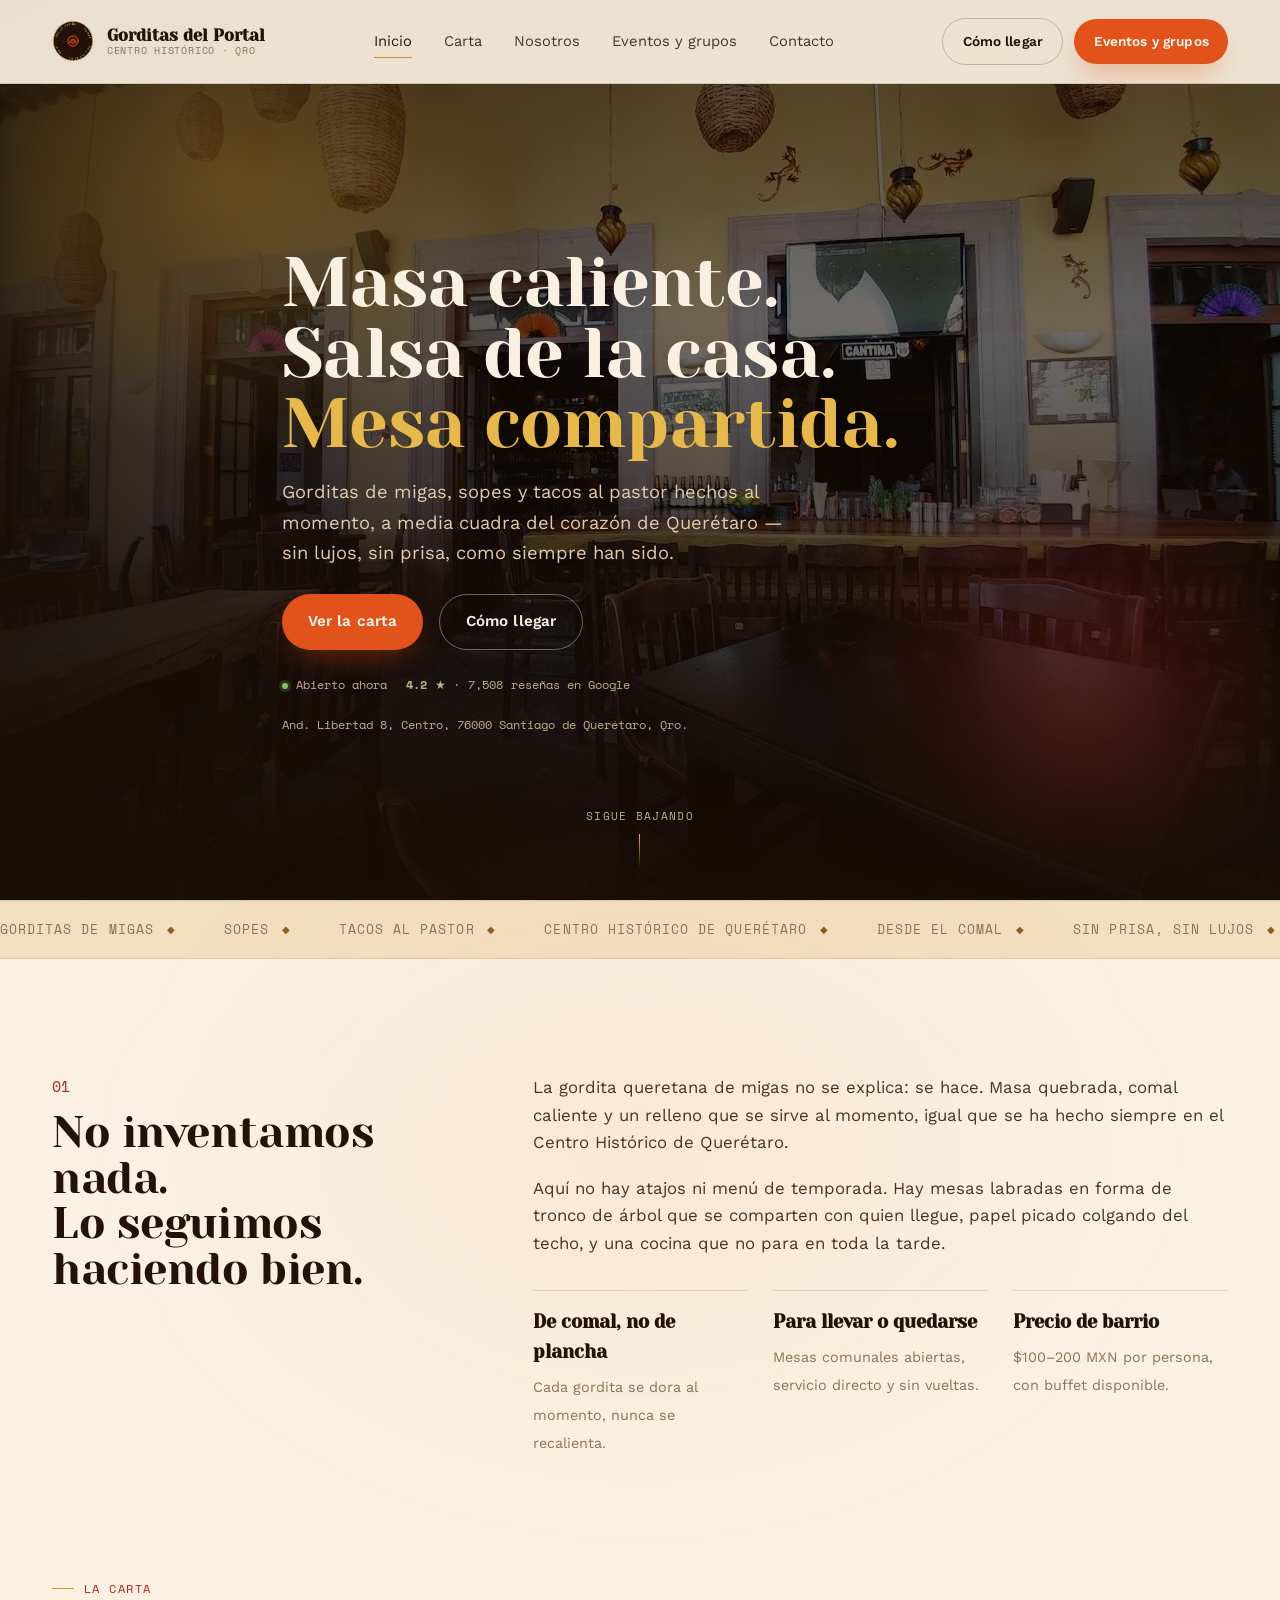
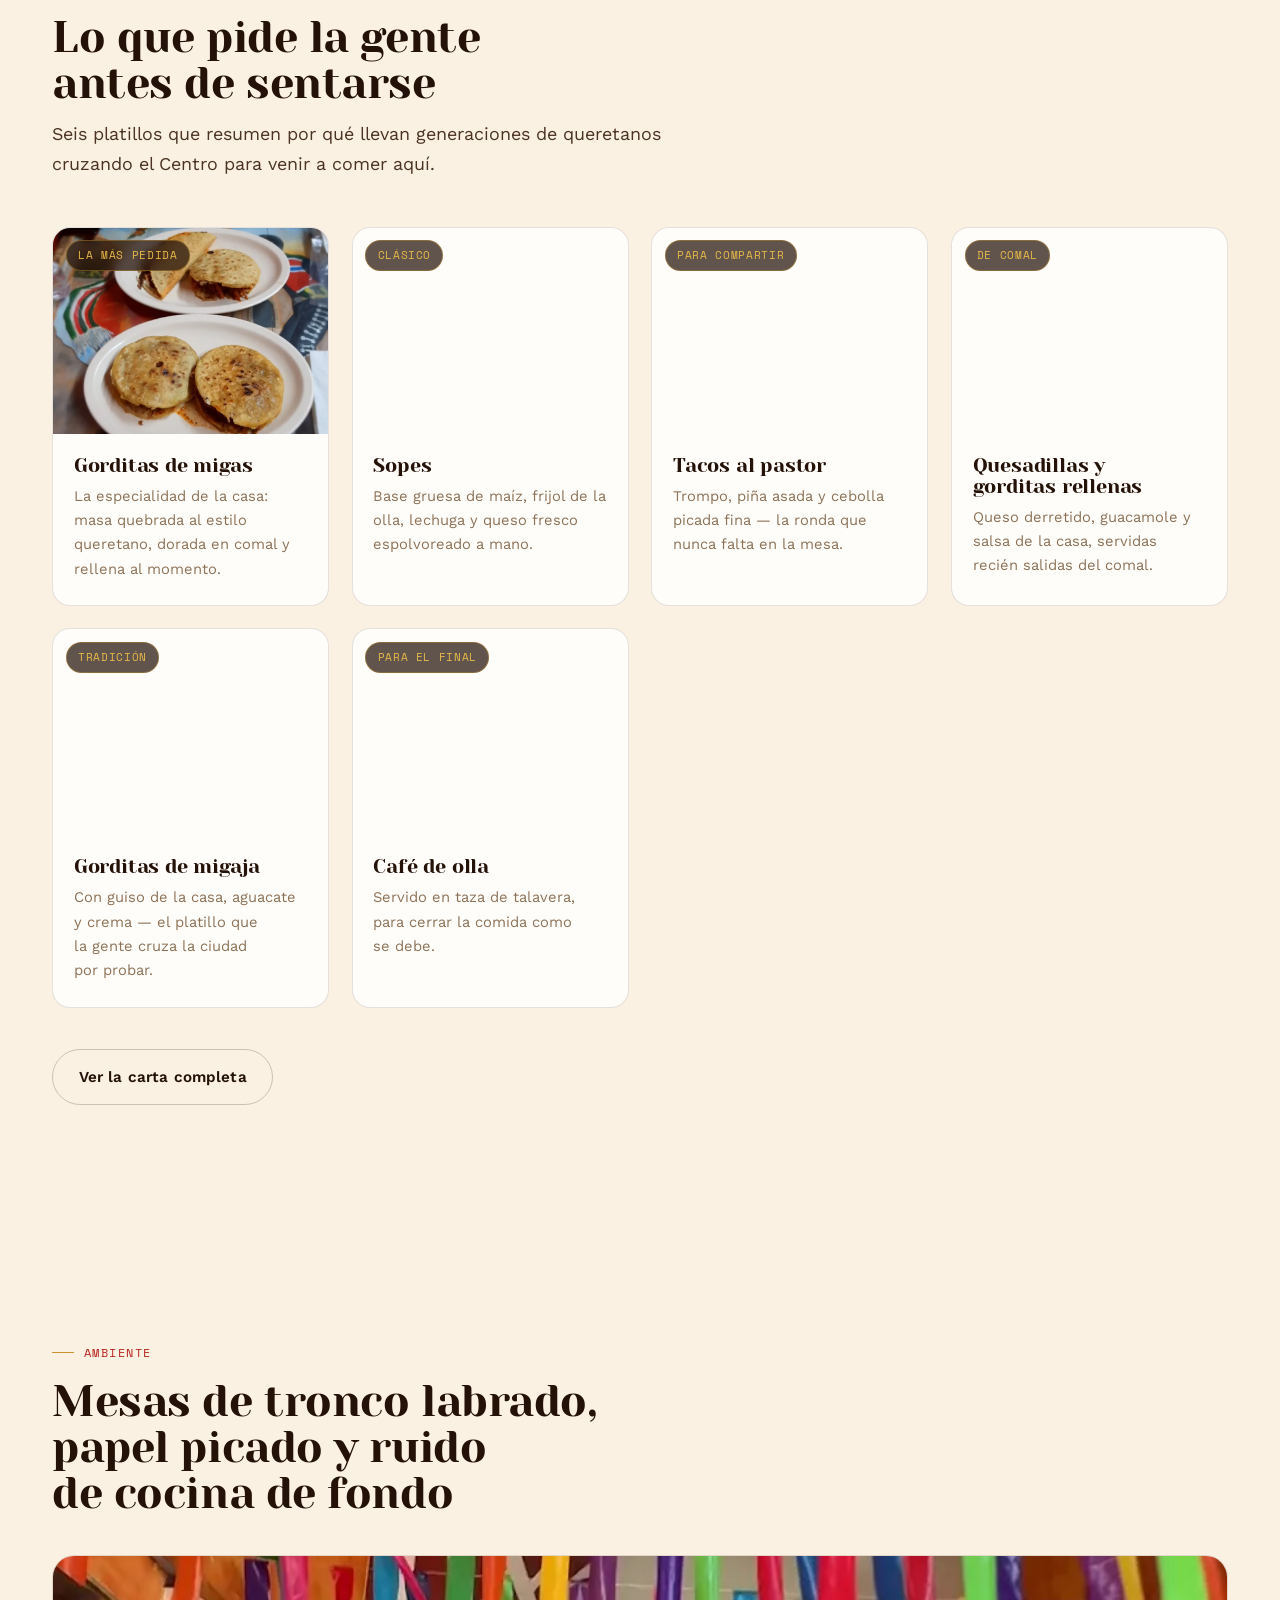
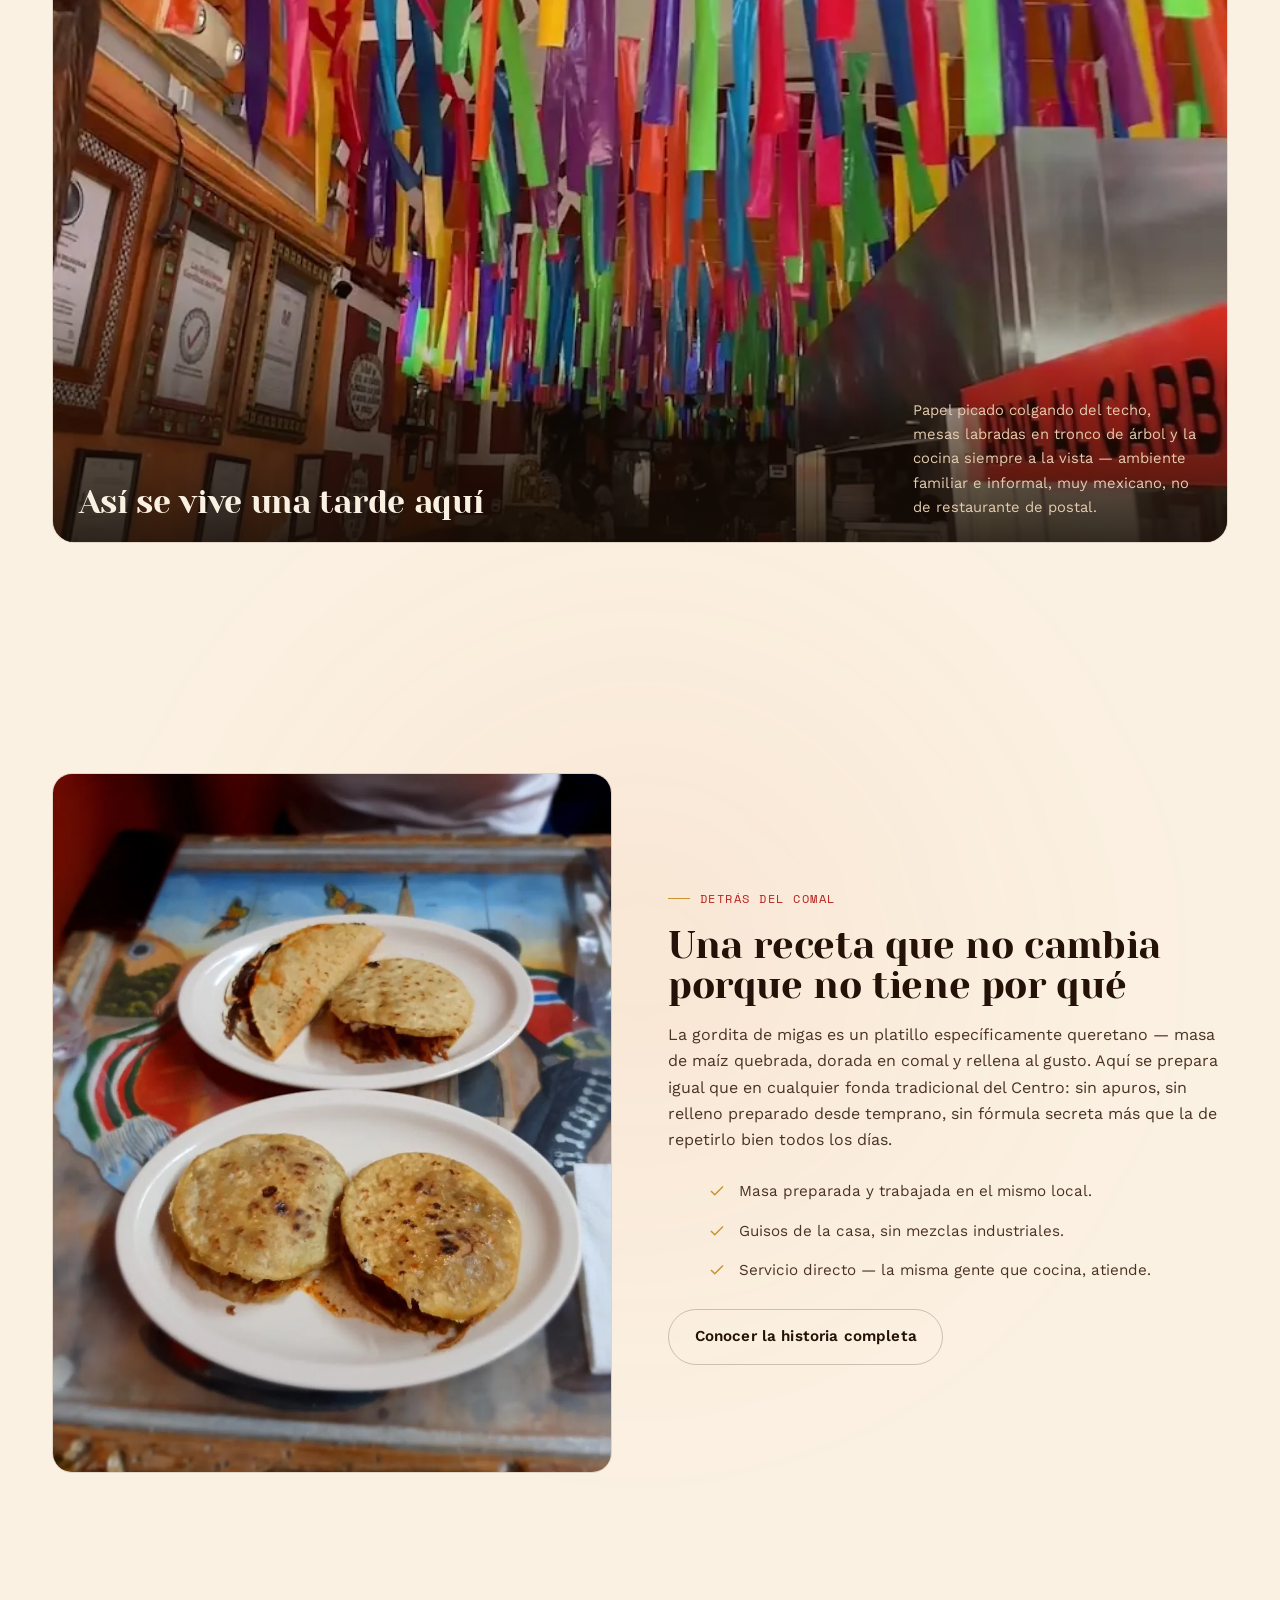
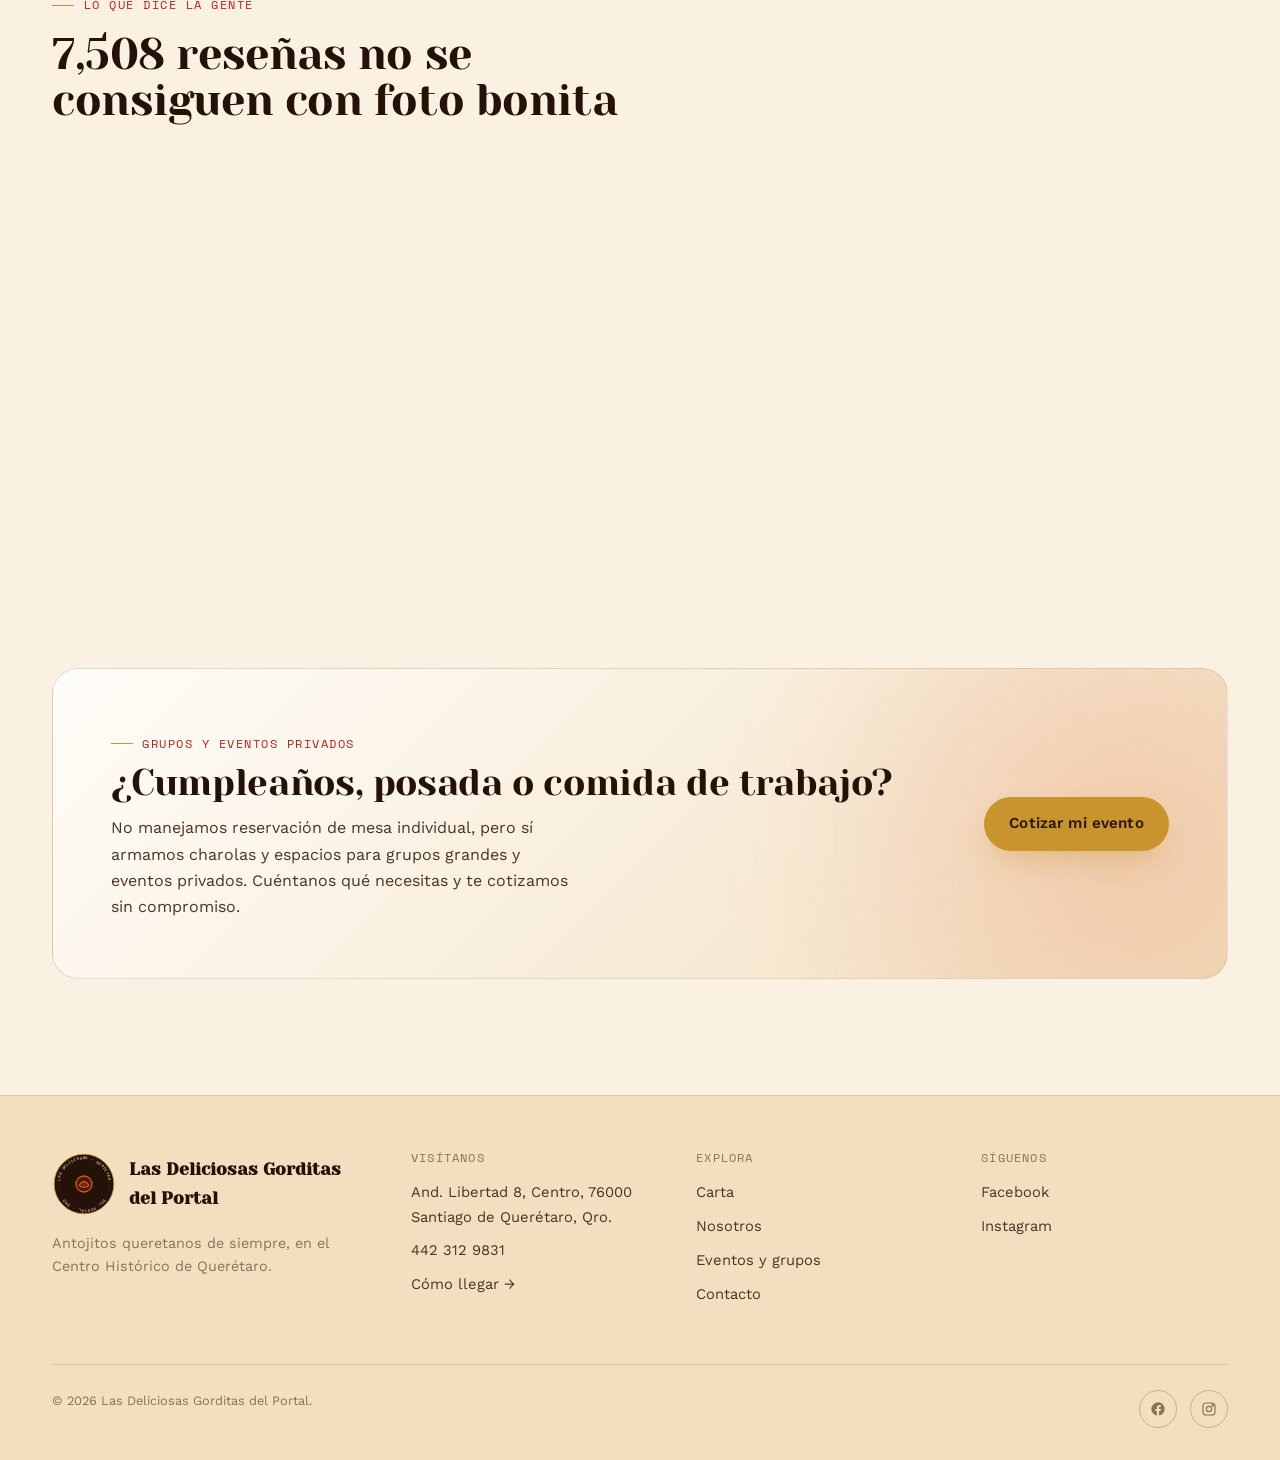
==== index.html @ eb7567c2 "Add files via upload" ====
<!DOCTYPE html>
<html lang="es-MX">
<head>
<meta charset="UTF-8">
<meta name="viewport" content="width=device-width, initial-scale=1">
<title>Las Deliciosas Gorditas del Portal — Antojitos queretanos en el Centro Histórico</title>
<meta name="description" content="Gorditas de migas, sopes, huaraches y tacos al pastor en el Centro Histórico de Querétaro. Más de 7,500 reseñas en Google con 4.2 estrellas. And. Libertad 8, Centro.">
<link rel="canonical" href="https://gorditasdelportal.mx/">

<meta property="og:type" content="restaurant.restaurant">
<meta property="og:title" content="Las Deliciosas Gorditas del Portal — Querétaro">
<meta property="og:description" content="Antojitos queretanos de siempre: gorditas de migas, sopes y tacos al pastor en pleno Centro Histórico de Querétaro.">
<meta property="og:image" content="assets/img/hero-interior.webp">
<meta property="og:locale" content="es_MX">
<meta name="twitter:card" content="summary_large_image">
<meta name="twitter:title" content="Las Deliciosas Gorditas del Portal — Querétaro">
<meta name="twitter:image" content="assets/img/hero-interior.webp">

<link rel="icon" href="favicon.svg" type="image/svg+xml">
<link rel="preload" as="image" href="assets/img/hero-interior.webp" fetchpriority="high">

<link rel="preconnect" href="https://fonts.googleapis.com">
<link rel="preconnect" href="https://fonts.gstatic.com" crossorigin>
<link rel="stylesheet" href="https://fonts.googleapis.com/css2?family=Yeseva+One&family=Work+Sans:wght@400;500;600;700&family=Space+Mono:wght@400;700&display=swap">

<link rel="stylesheet" href="styles.css?v=20260925c">

<script type="application/ld+json">
{
  "@context": "https://schema.org",
  "@type": "Restaurant",
  "name": "Las Deliciosas Gorditas del Portal",
  "servesCuisine": "Mexicana",
  "priceRange": "$100-200 MXN",
  "telephone": "+52 442 312 9831",
  "address": {
    "@type": "PostalAddress",
    "streetAddress": "And. Libertad 8, Centro",
    "addressLocality": "Santiago de Querétaro",
    "addressRegion": "Querétaro",
    "postalCode": "76000",
    "addressCountry": "MX"
  },
  "aggregateRating": {
    "@type": "AggregateRating",
    "ratingValue": "4.2",
    "reviewCount": "7508"
  },
  "sameAs": [
    "https://www.facebook.com/gorditasdelportal",
    "https://www.instagram.com/lasgorditasdelportal/"
  ]
}
</script>
</head>
<body>
<a href="#main" class="skip-link">Saltar al contenido</a>
<div class="grain" aria-hidden="true"></div>

<header class="nav">
  <div class="container nav-inner">
    <a href="index.html" class="nav-brand">
      <span class="sello" data-sello="load" aria-hidden="true"></span>
      <span class="nav-wordmark">
        <strong>Gorditas del Portal</strong>
        <span>Centro Histórico · Qro</span>
      </span>
    </a>
    <nav class="nav-links" aria-label="Navegación principal">
      <a href="index.html" class="is-active">Inicio</a>
      <a href="menu.html">Carta</a>
      <a href="nosotros.html">Nosotros</a>
      <a href="eventos.html">Eventos y grupos</a>
      <a href="contacto.html">Contacto</a>
    </nav>
    <div class="nav-actions">
      <a href="contacto.html" class="btn btn-ghost">Cómo llegar</a>
      <a href="eventos.html" class="btn btn-primary">Eventos y grupos</a>
      <button class="nav-burger" aria-label="Abrir menú" aria-expanded="false">
        <span></span>
      </button>
    </div>
  </div>
  <div class="mobile-menu" id="mobile-menu">
    <a href="index.html">Inicio</a>
    <a href="menu.html">Carta</a>
    <a href="nosotros.html">Nosotros</a>
    <a href="eventos.html">Eventos y grupos</a>
    <a href="contacto.html">Contacto</a>
    <a href="eventos.html" class="btn btn-primary">Eventos y grupos</a>
  </div>
</header>

<main id="main">

  <section class="hero">
    <div class="hero-bg">
      <img src="assets/img/hero-interior.webp" alt="Interior de Las Deliciosas Gorditas del Portal, con mesas de madera y lámparas de mimbre colgantes" fetchpriority="high" loading="eager">
    </div>
    <div class="hero-mesh" aria-hidden="true"></div>
    <div class="container hero-inner">
      <h1 class="hero-title">Masa caliente.<br>Salsa de la casa.<br><em>Mesa compartida.</em></h1>
      <p class="hero-sub">Gorditas de migas, sopes y tacos al pastor hechos al momento, a media cuadra del corazón de Querétaro — sin lujos, sin prisa, como siempre han sido.</p>
      <div class="hero-actions">
        <a href="menu.html" class="btn btn-primary">Ver la carta</a>
        <a href="contacto.html" class="btn btn-ghost">Cómo llegar</a>
      </div>
      <div class="hero-meta">
        <span><span class="dot"></span> Abierto ahora</span>
        <span><strong data-brand-rating>4.2</strong> ★ · <span data-brand-reviews>7,508</span> reseñas en Google</span>
        <span data-brand-address>And. Libertad 8, Centro</span>
      </div>
    </div>
    <div class="hero-scroll" aria-hidden="true">
      <span>Sigue bajando</span>
      <span class="hero-scroll-line"></span>
    </div>
  </section>

  <div class="marquee-wrap" aria-hidden="true">
    <div class="marquee-track" data-marquee-track></div>
  </div>

  <section class="section" id="concepto">
    <div class="section-halo"></div>
    <div class="container">
      <div class="manifest-grid">
        <div>
          <span class="manifest-num">01</span>
          <h2>No inventamos nada.<br>Lo seguimos haciendo bien.</h2>
        </div>
        <div class="manifest-copy reveal">
          <p>La gordita queretana de migas no se explica: se hace. Masa quebrada, comal caliente y un relleno que se sirve al momento, igual que se ha hecho siempre en el Centro Histórico de Querétaro.</p>
          <p>Aquí no hay atajos ni menú de temporada. Hay mesas labradas en forma de tronco de árbol que se comparten con quien llegue, papel picado colgando del techo, y una cocina que no para en toda la tarde.</p>
          <div class="manifest-pillars">
            <div class="pillar reveal"><strong>De comal, no de plancha</strong><span>Cada gordita se dora al momento, nunca se recalienta.</span></div>
            <div class="pillar reveal"><strong>Para llevar o quedarse</strong><span>Mesas comunales abiertas, servicio directo y sin vueltas.</span></div>
            <div class="pillar reveal"><strong>Precio de barrio</strong><span>$100–200 MXN por persona, con buffet disponible.</span></div>
          </div>
        </div>
      </div>
    </div>
  </section>

  <section class="section" id="carta-destacada" style="padding-top:0;">
    <div class="container">
      <span class="eyebrow">La carta</span>
      <h2 style="max-width:20ch;font-size:clamp(1.9rem,3.4vw,2.8rem);">Lo que pide la gente antes de sentarse</h2>
      <p class="lede" style="margin-top:.8rem;">Seis platillos que resumen por qué llevan generaciones de queretanos cruzando el Centro para venir a comer aquí.</p>
      <div class="dish-grid" data-dishes></div>
      <div style="margin-top:2.6rem;">
        <a href="menu.html" class="btn btn-ghost">Ver la carta completa</a>
      </div>
    </div>
  </section>

  <section class="section" id="ambiente">
    <div class="container">
      <span class="eyebrow">Ambiente</span>
      <h2 style="font-size:clamp(1.9rem,3.4vw,2.8rem);max-width:22ch;">Mesas de tronco labrado, papel picado y ruido de cocina de fondo</h2>
      <div class="wide-figure reveal" style="margin-top:2.4rem;">
        <img src="assets/img/interior-papel-picado.webp" alt="Interior festivo de Las Deliciosas Gorditas del Portal con papel picado colgante" loading="lazy">
        <div class="wide-figure-caption">
          <h3>Así se vive una tarde aquí</h3>
          <p>Papel picado colgando del techo, mesas labradas en tronco de árbol y la cocina siempre a la vista — ambiente familiar e informal, muy mexicano, no de restaurante de postal.</p>
        </div>
      </div>
    </div>
  </section>

  <section class="section" id="tradicion">
    <div class="section-halo"></div>
    <div class="container">
      <div class="authority">
        <div class="authority-figure reveal">
          <img src="assets/img/gorditas-migas-signature.webp" alt="Gorditas de migas recién servidas sobre mantel bordado" loading="lazy">
        </div>
        <div class="authority-copy reveal">
          <span class="eyebrow">Detrás del comal</span>
          <h2>Una receta que no cambia porque no tiene por qué</h2>
          <p>La gordita de migas es un platillo específicamente queretano — masa de maíz quebrada, dorada en comal y rellena al gusto. Aquí se prepara igual que en cualquier fonda tradicional del Centro: sin apuros, sin relleno preparado desde temprano, sin fórmula secreta más que la de repetirlo bien todos los días.</p>
          <ul class="authority-list">
            <li><svg width="18" height="18" viewBox="0 0 24 24" fill="none" stroke="currentColor" stroke-width="2"><path d="M20 6L9 17l-5-5"/></svg> Masa preparada y trabajada en el mismo local.</li>
            <li><svg width="18" height="18" viewBox="0 0 24 24" fill="none" stroke="currentColor" stroke-width="2"><path d="M20 6L9 17l-5-5"/></svg> Guisos de la casa, sin mezclas industriales.</li>
            <li><svg width="18" height="18" viewBox="0 0 24 24" fill="none" stroke="currentColor" stroke-width="2"><path d="M20 6L9 17l-5-5"/></svg> Servicio directo — la misma gente que cocina, atiende.</li>
          </ul>
          <div style="margin-top:1.6rem;">
            <a href="nosotros.html" class="btn btn-ghost">Conocer la historia completa</a>
          </div>
        </div>
      </div>
    </div>
  </section>

  <section class="section" id="testimonios" style="padding-top:0;">
    <div class="container">
      <span class="eyebrow">Lo que dice la gente</span>
      <h2 style="font-size:clamp(1.9rem,3.4vw,2.8rem);max-width:22ch;">7,508 reseñas no se consiguen con foto bonita</h2>
      <div class="testi-grid" data-testimonials></div>
    </div>
  </section>

  <section class="section" id="eventos-teaser">
    <div class="container">
      <div class="cta-band reveal">
        <div>
          <span class="eyebrow" style="margin-bottom:.6rem;">Grupos y eventos privados</span>
          <h2>¿Cumpleaños, posada o comida de trabajo?</h2>
          <p>No manejamos reservación de mesa individual, pero sí armamos charolas y espacios para grupos grandes y eventos privados. Cuéntanos qué necesitas y te cotizamos sin compromiso.</p>
        </div>
        <a href="eventos.html" class="btn btn-gold">Cotizar mi evento</a>
      </div>
    </div>
  </section>

</main>

<footer class="site-footer">
  <div class="container">
    <div class="footer-grid">
      <div>
        <div class="footer-brand">
          <span class="sello" data-sello="view" aria-hidden="true"></span>
          <strong>Las Deliciosas Gorditas del Portal</strong>
        </div>
        <p style="color:var(--cream-3);font-size:.9rem;max-width:32ch;">Antojitos queretanos de siempre, en el Centro Histórico de Querétaro.</p>
      </div>
      <div class="footer-col">
        <h4>Visítanos</h4>
        <p data-brand-address>And. Libertad 8, Centro, 76000 Santiago de Querétaro, Qro.</p>
        <a data-brand-phone-href href="tel:+524423129831"><span data-brand-phone>442 312 9831</span></a>
        <a data-brand-maps href="#" target="_blank" rel="noopener">Cómo llegar →</a>
      </div>
      <div class="footer-col">
        <h4>Explora</h4>
        <a href="menu.html">Carta</a>
        <a href="nosotros.html">Nosotros</a>
        <a href="eventos.html">Eventos y grupos</a>
        <a href="contacto.html">Contacto</a>
      </div>
      <div class="footer-col">
        <h4>Síguenos</h4>
        <a data-brand-facebook href="#" target="_blank" rel="noopener">Facebook</a>
        <a data-brand-instagram href="#" target="_blank" rel="noopener">Instagram</a>
      </div>
    </div>
    <div class="footer-bottom">
      <span>© <span id="year"></span> Las Deliciosas Gorditas del Portal.</span>
      <div class="footer-social">
        <a data-brand-facebook href="#" target="_blank" rel="noopener" aria-label="Facebook">
          <svg width="16" height="16" viewBox="0 0 24 24" fill="currentColor"><path d="M22 12a10 10 0 1 0-11.6 9.9v-7H7.9V12h2.5V9.8c0-2.5 1.5-3.9 3.8-3.9 1.1 0 2.2.2 2.2.2v2.4h-1.2c-1.2 0-1.6.8-1.6 1.6V12h2.8l-.4 2.9h-2.4v7A10 10 0 0 0 22 12"/></svg>
        </a>
        <a data-brand-instagram href="#" target="_blank" rel="noopener" aria-label="Instagram">
          <svg width="16" height="16" viewBox="0 0 24 24" fill="none" stroke="currentColor" stroke-width="1.8"><rect x="3" y="3" width="18" height="18" rx="5"/><circle cx="12" cy="12" r="4"/><circle cx="17.5" cy="6.5" r="1"/></svg>
        </a>
      </div>
    </div>
  </div>
</footer>

<script defer src="lib/manifest.js"></script>
<script defer src="main.js?v=20260925c"></script>
<script>document.getElementById("year").textContent = new Date().getFullYear();</script>
</body>
</html>
---- styles.css ----
/* =============================================================
   LAS DELICIOSAS GORDITAS DEL PORTAL — sistema de diseño
   Archetype: Editorial Dark Warm (cantina de centro histórico)
   ============================================================= */

/* =============================================================
   1. Tokens
   ============================================================= */
:root {
  --bg:        #fbf1e2;   /* crema cálido — nunca blanco puro */
  --bg-2:      #f2dfc0;   /* arena — footer, inputs, secciones alternas */
  --bg-3:      #fffdf9;   /* cards — papel */
  --bg-4:      #f7e6c8;
  --cream:     #241209;   /* texto principal — tinta cálida, nunca #000 */
  --cream-2:   #4a3323;
  --cream-3:   #8c7157;   /* metadata */
  --on-accent: #fbf6ec;   /* texto sobre botones de color saturado */
  --accent:    #e2531b;   /* naranja — color de marca dominante, real de sus redes */
  --accent-2:  #b7241f;   /* rojo — segundo color de marca, etiquetas y precios */
  --gold:      #c9932e;   /* dorado del sello — uso decorativo, no texto pequeño */
  --gold-2:    #8a5f1d;   /* dorado oscuro — legible como texto/kicker */
  --line:      rgba(36, 18, 9, 0.12);
  --line-2:    rgba(36, 18, 9, 0.22);
  --shadow:    0 30px 60px -20px rgba(36,18,9,0.22);

  --serif:     "Yeseva One", "Playfair Display", serif;
  --sans:      "Work Sans", -apple-system, BlinkMacSystemFont, sans-serif;
  --mono:      "Space Mono", ui-monospace, monospace;

  --ease-out:    cubic-bezier(0.16, 1, 0.3, 1);
  --ease-in:     cubic-bezier(0.7, 0, 0.84, 0);
  --ease-soft:   cubic-bezier(0.25, 0.46, 0.45, 0.94);
  --ease-bounce: cubic-bezier(0.34, 1.56, 0.64, 1);

  --nav-h: 84px;
  color-scheme: dark;
}

/* =============================================================
   2. Reset & base
   ============================================================= */
*, *::before, *::after { box-sizing: border-box; margin: 0; }
html {
  -webkit-text-size-adjust: 100%;
  tab-size: 2;
  overflow-x: clip;
  scroll-behavior: smooth;
  scroll-padding-top: var(--nav-h);
}
body {
  font-family: var(--sans);
  font-size: 16px;
  line-height: 1.65;
  background: var(--bg);
  color: var(--cream);
  -webkit-font-smoothing: antialiased;
  text-rendering: optimizeLegibility;
  overflow-x: clip;
  overscroll-behavior-y: none;
}
img, svg, video { display: block; max-width: 100%; }
img { height: auto; }
button { font: inherit; color: inherit; cursor: pointer; border: 0; background: none; }
a { color: inherit; text-decoration: none; }
p { text-wrap: pretty; }
ul { list-style: none; }
h1, h2, h3, h4 { text-wrap: balance; line-height: 1.05; letter-spacing: -0.01em; font-family: var(--serif); font-weight: 400; }
::selection { background: var(--accent); color: var(--cream); }

:focus-visible {
  outline: 2px solid var(--accent);
  outline-offset: 3px;
  border-radius: 4px;
}

.skip-link {
  position: fixed; top: -100px; left: 1rem;
  padding: .7rem 1.2rem; background: var(--cream); color: var(--bg);
  z-index: 9999; border-radius: 8px; font-weight: 600; font-size: .9rem;
  transition: top .3s var(--ease-out);
}
.skip-link:focus { top: 1rem; }

/* =============================================================
   3. Utilidades
   ============================================================= */
.container {
  width: 100%;
  max-width: 1240px;
  margin-inline: auto;
  padding-inline: 1.25rem;
}
@media (min-width: 720px) { .container { padding-inline: 2rem; } }

.sr-only {
  position: absolute; width: 1px; height: 1px; padding: 0; margin: -1px;
  overflow: hidden; clip: rect(0,0,0,0); white-space: nowrap; border: 0;
}

.section { position: relative; padding-block: clamp(4rem, 9vw, 7.5rem); }
.section-halo {
  position: absolute; inset: -40% -10% -40% -10%;
  background: radial-gradient(45% 40% at 50% 40%, rgba(226,83,27,.07), transparent 72%);
  filter: blur(90px);
  pointer-events: none;
  z-index: 0;
}
.section > .container { position: relative; z-index: 1; }

.eyebrow {
  display: inline-flex; align-items: center; gap: .6rem;
  font-family: var(--mono); font-size: .78rem; letter-spacing: .12em; text-transform: uppercase;
  color: var(--accent-2); margin-bottom: 1rem;
}
.eyebrow::before {
  content: ""; width: 22px; height: 1px; background: var(--gold);
}

.lede {
  color: var(--cream-2);
  font-size: clamp(1.02rem, 1.4vw, 1.15rem);
  max-width: 58ch;
}

.grain {
  position: fixed; inset: 0; z-index: 3; opacity: 0.035; mix-blend-mode: multiply; pointer-events: none;
  background-image: url('data:image/svg+xml;utf8,<svg xmlns="http://www.w3.org/2000/svg" width="120" height="120"><filter id="n"><feTurbulence type="fractalNoise" baseFrequency="0.9" numOctaves="2" stitchTiles="stitch"/></filter><rect width="100%25" height="100%25" filter="url(%23n)"/></svg>');
}

/* =============================================================
   4. Botones y chips
   ============================================================= */
.btn {
  display: inline-flex; align-items: center; justify-content: center; gap: .55rem;
  padding: .9rem 1.6rem; border-radius: 999px;
  font-weight: 600; font-size: .95rem; letter-spacing: .01em;
  transition: transform .45s var(--ease-out), box-shadow .45s var(--ease-out), background .3s var(--ease-out), color .3s var(--ease-out);
  white-space: nowrap;
}
.btn-primary {
  background: var(--accent); color: var(--on-accent);
  box-shadow: 0 14px 30px -10px rgba(226,83,27,.45);
}
.btn-primary:hover { transform: translateY(-2px); box-shadow: 0 20px 38px -10px rgba(226,83,27,.55); }
.btn-ghost {
  border: 1px solid var(--line-2); color: var(--cream);
}
.btn-ghost:hover { background: rgba(36,18,9,.05); transform: translateY(-2px); }
.btn-gold {
  background: var(--gold); color: #2a1a06;
  box-shadow: 0 14px 30px -10px rgba(201,147,46,.45);
}
.btn-gold:hover { transform: translateY(-2px); box-shadow: 0 20px 38px -10px rgba(201,147,46,.55); }
.btn[disabled] { opacity: .55; pointer-events: none; }

.chip {
  display: inline-flex; align-items: center; gap: .5rem;
  padding: .55rem 1rem; border-radius: 999px;
  background: rgba(251,241,226,.1); border: 1px solid rgba(251,241,226,.28);
  font-size: .85rem; color: #f3e4cc;
}
.chip strong { color: #e8b94a; font-family: var(--mono); }

/* =============================================================
   5. Sello — marca gráfica original (medallón circular)
   ============================================================= */
.sello {
  --sello-size: 64px;
  width: var(--sello-size); height: var(--sello-size);
  border-radius: 50%;
  display: grid; place-items: center;
  position: relative;
  flex-shrink: 0;
}
.sello svg { width: 100%; height: 100%; }
.sello-stamp {
  position: relative;
  transform-origin: 50% 50%;
}
.sello-stamp.is-stamping {
  animation: stampHit .5s var(--ease-bounce) both;
}
@keyframes stampHit {
  0%   { transform: scale(2.2) rotate(-14deg); opacity: 0; }
  55%  { transform: scale(0.96) rotate(3deg); opacity: 1; }
  100% { transform: scale(1) rotate(0deg); opacity: 1; }
}

/* =============================================================
   6. Navegación
   ============================================================= */
.nav {
  position: fixed; top: 0; left: 0; right: 0; z-index: 100;
  height: var(--nav-h);
  display: flex; align-items: center;
  background: rgba(251,241,226,.92);
  backdrop-filter: blur(14px) saturate(140%);
  -webkit-backdrop-filter: blur(14px) saturate(140%);
  border-bottom: 1px solid var(--line);
  box-shadow: 0 1px 0 var(--line);
  transition: box-shadow .4s var(--ease-out);
}
.nav.is-scrolled { box-shadow: 0 12px 30px -18px rgba(36,18,9,.35); }
.nav-inner { display: flex; align-items: center; justify-content: space-between; gap: 1.5rem; width: 100%; }
.nav-brand { display: flex; align-items: center; gap: .8rem; }
.nav-brand .sello { --sello-size: 42px; }
.nav-wordmark { display: flex; flex-direction: column; line-height: 1.1; min-width: 0; }
.nav-wordmark strong { font-family: var(--serif); font-size: .92rem; color: var(--cream); white-space: nowrap; overflow: hidden; text-overflow: ellipsis; }
.nav-wordmark span { font-family: var(--mono); font-size: .6rem; letter-spacing: .08em; text-transform: uppercase; color: var(--cream-3); white-space: nowrap; }
@media (max-width: 539px) { .nav-wordmark span { display: none; } }
@media (min-width: 540px) { .nav-wordmark strong { font-size: 1.02rem; } }

.nav-links { display: none; align-items: center; gap: 2rem; }
.nav-links a {
  font-size: .92rem; color: var(--cream-2); position: relative; padding-block: .3rem;
}
.nav-links a::after {
  content: ""; position: absolute; left: 0; right: 100%; bottom: 0; height: 1px; background: var(--gold);
  transition: right .35s var(--ease-out);
}
.nav-links a:hover::after, .nav-links a.is-active::after { right: 0; }
.nav-links a.is-active { color: var(--cream); }
@media (min-width: 960px) { .nav-links { display: flex; } }

.nav-actions { display: flex; align-items: center; gap: .7rem; flex-shrink: 0; }
.nav-actions .btn { padding: .7rem 1.2rem; font-size: .85rem; white-space: nowrap; }
.nav-actions .btn-ghost { display: none; }
.nav-actions .btn-primary { display: none; }
@media (min-width: 480px) { .nav-actions .btn-primary { display: inline-flex; } }
@media (min-width: 640px) { .nav-actions .btn-ghost { display: inline-flex; } }

.nav-burger {
  display: grid; place-items: center; width: 42px; height: 42px; border-radius: 50%;
  border: 1px solid var(--line-2);
}
@media (min-width: 960px) { .nav-burger { display: none; } }
.nav-burger span { display: block; width: 16px; height: 1px; background: var(--cream); position: relative; }
.nav-burger span::before, .nav-burger span::after {
  content: ""; position: absolute; left: 0; width: 16px; height: 1px; background: var(--cream); transition: transform .3s var(--ease-out);
}
.nav-burger span::before { top: -5px; }
.nav-burger span::after { top: 5px; }

.mobile-menu {
  position: fixed; inset: var(--nav-h) 0 0 0; z-index: 90;
  background: var(--bg); padding: 2rem 1.25rem;
  display: flex; flex-direction: column; gap: 1.6rem;
  transform: translateY(-8px); opacity: 0; pointer-events: none;
  transition: opacity .3s var(--ease-out), transform .3s var(--ease-out);
}
.mobile-menu.is-open { opacity: 1; transform: translateY(0); pointer-events: auto; }
.mobile-menu a { font-family: var(--serif); font-size: 1.6rem; color: var(--cream); }
.mobile-menu .btn { align-self: flex-start; margin-top: 1rem; }
@media (min-width: 960px) { .mobile-menu { display: none; } }

/* =============================================================
   7. Hero
   ============================================================= */
.hero {
  position: relative;
  min-height: 100svh;
  display: flex; align-items: center;
  padding-top: var(--nav-h);
  overflow: clip;
  background: var(--bg);
}
.hero-bg {
  position: absolute; inset: 0; z-index: 0;
}
.hero-bg img {
  width: 100%; height: 100%; object-fit: cover;
  filter: saturate(1.05) contrast(1.05) brightness(.62);
}
.hero-bg::after {
  content: "";
  position: absolute; inset: 0;
  background:
    linear-gradient(180deg, rgba(24,14,7,.55) 0%, rgba(24,14,7,.35) 35%, rgba(24,14,7,.92) 100%),
    linear-gradient(90deg, rgba(24,14,7,.75) 0%, transparent 55%);
}
.hero-mesh {
  position: absolute; inset: 0; z-index: 1; pointer-events: none;
  background:
    radial-gradient(38% 45% at 18% 20%, rgba(201,147,46,.30), transparent 70%),
    radial-gradient(30% 35% at 85% 75%, rgba(183,36,31,.26), transparent 70%);
  filter: blur(10px);
  animation: meshBreathe 16s ease-in-out infinite;
}
@keyframes meshBreathe {
  0%, 100% { opacity: .8; transform: scale(1); }
  50%      { opacity: 1; transform: scale(1.06); }
}
.hero-inner { position: relative; z-index: 2; max-width: 780px; }
.hero-title {
  font-size: clamp(2.3rem, 5.4vw, 4.4rem);
  line-height: 1.02;
  color: #fbf1e2;
  text-wrap: balance;
  max-width: 16ch;
}
.hero-title em { font-style: normal; color: #e8b94a; }
.hero-sub {
  margin-top: 1.1rem;
  font-size: clamp(1rem, 1.5vw, 1.15rem);
  color: #e4cbae;
  max-width: 46ch;
}
.hero-actions { display: flex; flex-wrap: wrap; gap: 1rem; margin-top: 1.6rem; }
.hero-actions .btn-ghost { color: #fbf1e2; border-color: rgba(251,241,226,.4); }
.hero-actions .btn-ghost:hover { background: rgba(251,241,226,.1); }
.hero-meta {
  margin-top: 1.6rem; display: flex; flex-wrap: wrap; gap: 1.2rem;
  font-family: var(--mono); font-size: .78rem; color: #c7ad8d;
}
.hero-meta span { display: inline-flex; align-items: center; gap: .5rem; }
.hero-meta .dot { width: 6px; height: 6px; border-radius: 50%; background: #7fbf6a; box-shadow: 0 0 0 3px rgba(127,191,106,.2); }

.hero-scroll {
  display: none;
  position: absolute; bottom: 2rem; left: 50%; transform: translateX(-50%); z-index: 2;
  flex-direction: column; align-items: center; gap: .5rem;
  font-family: var(--mono); font-size: .68rem; letter-spacing: .12em; text-transform: uppercase; color: #c7ad8d;
}
@media (min-width: 720px) { .hero-scroll { display: flex; } }
.hero-scroll-line { width: 1px; height: 34px; background: linear-gradient(#e8b94a, transparent); animation: scrollLine 2.2s ease-in-out infinite; }
@keyframes scrollLine { 0%,100% { transform: scaleY(1); opacity: .6; } 50% { transform: scaleY(.5); opacity: 1; } }

/* =============================================================
   8. Marquee
   ============================================================= */
.marquee-wrap {
  border-block: 1px solid var(--line);
  background: var(--bg-2);
  overflow: hidden;
  padding-block: 1.1rem;
}
.marquee-track {
  display: flex; gap: 3rem; white-space: nowrap;
  width: max-content;
  animation: marquee 32s linear infinite;
}
.marquee-track span {
  font-family: var(--mono); font-size: .82rem; letter-spacing: .08em; text-transform: uppercase; color: var(--cream-3);
  display: inline-flex; align-items: center; gap: .8rem;
}
.marquee-track span::after { content: "◆"; color: var(--gold-2); font-size: .6rem; }
@keyframes marquee { from { transform: translateX(0); } to { transform: translateX(-50%); } }

/* =============================================================
   9. Manifiesto / concepto
   ============================================================= */
.manifest-grid {
  display: grid; gap: 2.5rem;
}
@media (min-width: 860px) {
  .manifest-grid { grid-template-columns: 0.6fr 1fr; gap: 4rem; align-items: start; }
}
.manifest-num {
  font-family: var(--mono); color: var(--accent-2); font-size: .95rem;
}
.manifest-grid h2 { font-size: clamp(1.9rem, 3.4vw, 2.8rem); margin-top: .6rem; }
.manifest-copy p + p { margin-top: 1.1rem; }
.manifest-copy { color: var(--cream-2); font-size: 1.05rem; }
.manifest-pillars { display: grid; gap: 1.6rem; margin-top: 2rem; grid-template-columns: repeat(auto-fit, minmax(160px,1fr)); }
.pillar { border-top: 1px solid var(--line); padding-top: 1rem; }
.pillar strong { display: block; font-family: var(--serif); font-size: 1.15rem; color: var(--cream); margin-bottom: .35rem; }
.pillar span { color: var(--cream-3); font-size: .9rem; }

/* =============================================================
   10. Showcase de platillos
   ============================================================= */
.dish-grid {
  display: grid; gap: 1.4rem;
  grid-template-columns: repeat(auto-fill, minmax(260px, 1fr));
  margin-top: 3rem;
}
.dish-card {
  position: relative;
  background: var(--bg-3);
  border: 1px solid var(--line);
  border-radius: 18px;
  overflow: hidden;
  transition: transform .5s var(--ease-out), border-color .4s var(--ease-out), box-shadow .5s var(--ease-out);
  --mx: 50%; --my: 50%;
}
.dish-card:hover {
  transform: translateY(-6px) rotateX(2deg);
  border-color: var(--line-2);
  box-shadow: var(--shadow), 0 0 50px -18px rgba(226,83,27,.28);
}
.dish-media { aspect-ratio: 4/3; overflow: hidden; position: relative; }
.dish-media img { width: 100%; height: 100%; object-fit: cover; transition: transform .7s var(--ease-out), filter .5s var(--ease-out); }
.dish-card:hover .dish-media img { transform: scale(1.08); filter: saturate(1.15) brightness(1.04); }
.dish-tag {
  position: absolute; top: .8rem; left: .8rem; z-index: 2;
  font-family: var(--mono); font-size: .68rem; letter-spacing: .06em; text-transform: uppercase;
  padding: .35rem .7rem; border-radius: 999px;
  background: rgba(36,18,9,.72); color: #e8b94a; border: 1px solid rgba(201,147,46,.4);
  backdrop-filter: blur(6px);
}
.dish-body { padding: 1.3rem 1.3rem 1.5rem; }
.dish-body h3 { font-size: 1.25rem; color: var(--cream); }
.dish-body p { margin-top: .5rem; color: var(--cream-3); font-size: .92rem; }

/* =============================================================
   11. Ambiente / franja de imagen ancha
   ============================================================= */
.wide-figure {
  position: relative; border-radius: 22px; overflow: hidden;
  aspect-ratio: 16/8;
  border: 1px solid var(--line);
}
.wide-figure img { width: 100%; height: 100%; object-fit: cover; }
.wide-figure::after {
  content: ""; position: absolute; inset: 0;
  background: linear-gradient(0deg, rgba(24,14,7,.85) 0%, transparent 45%);
}
.wide-figure-caption {
  position: absolute; left: 1.6rem; bottom: 1.4rem; right: 1.6rem; z-index: 1;
  display: flex; justify-content: space-between; align-items: flex-end; gap: 1rem; flex-wrap: wrap;
}
.wide-figure-caption h3 { color: #fbf1e2; font-size: clamp(1.4rem, 2.6vw, 2rem); max-width: 24ch; }
.wide-figure-caption p { color: #e4cbae; font-size: .92rem; max-width: 32ch; }

/* =============================================================
   12. Autoridad / tradición
   ============================================================= */
.authority {
  display: grid; gap: 2.5rem;
}
@media (min-width: 860px) {
  .authority { grid-template-columns: 1fr 1fr; align-items: center; gap: 3.5rem; }
}
.authority-figure { border-radius: 20px; overflow: hidden; border: 1px solid var(--line); aspect-ratio: 4/5; }
.authority-figure img { width: 100%; height: 100%; object-fit: cover; }
.authority-copy h2 { font-size: clamp(1.9rem, 3vw, 2.6rem); }
.authority-copy p { color: var(--cream-2); margin-top: 1rem; }
.authority-list { margin-top: 1.6rem; display: grid; gap: .9rem; }
.authority-list li { display: flex; gap: .8rem; align-items: flex-start; color: var(--cream-2); font-size: .95rem; }
.authority-list li svg { flex-shrink: 0; margin-top: .2rem; color: var(--gold); }

/* =============================================================
   13. Testimonios
   ============================================================= */
.testi-grid { display: grid; gap: 1.4rem; margin-top: 3rem; grid-template-columns: repeat(auto-fit, minmax(280px,1fr)); }
.testi-card {
  background: var(--bg-3); border: 1px solid var(--line); border-radius: 18px; padding: 1.8rem;
  display: flex; flex-direction: column; gap: 1.2rem;
}
.testi-stars { color: var(--gold); letter-spacing: .15em; font-size: .9rem; }
.testi-quote { color: var(--cream); font-size: 1.02rem; line-height: 1.55; }
.testi-foot { display: flex; align-items: center; gap: .7rem; margin-top: auto; }
.testi-avatar {
  width: 36px; height: 36px; border-radius: 50%; background: var(--bg-4);
  display: grid; place-items: center; font-family: var(--serif); color: var(--gold); font-size: .95rem;
  border: 1px solid var(--line-2);
}
.testi-foot strong { display: block; font-size: .88rem; color: var(--cream); }
.testi-foot span { display: block; font-size: .76rem; color: var(--cream-3); }

/* =============================================================
   14. CTA eventos (teaser)
   ============================================================= */
.cta-band {
  border-radius: 26px;
  background: linear-gradient(135deg, var(--bg-3), var(--bg-2));
  border: 1px solid var(--line);
  padding: clamp(2rem, 5vw, 3.6rem);
  display: grid; gap: 2rem;
  position: relative; overflow: hidden;
}
@media (min-width: 860px) { .cta-band { grid-template-columns: 1.2fr auto; align-items: center; } }
.cta-band::before {
  content: ""; position: absolute; inset: -60% -20% auto auto; width: 60%; aspect-ratio: 1;
  background: radial-gradient(circle, rgba(226,83,27,.18), transparent 70%);
  filter: blur(40px);
}
.cta-band h2 { font-size: clamp(1.7rem, 3vw, 2.3rem); position: relative; }
.cta-band p { color: var(--cream-2); margin-top: .8rem; max-width: 48ch; position: relative; }
.cta-band .btn { position: relative; }

/* =============================================================
   15. Footer
   ============================================================= */
.site-footer { border-top: 1px solid var(--line); background: var(--bg-2); padding-block: 3.5rem 2rem; }
.footer-grid { display: grid; gap: 2.4rem; }
@media (min-width: 780px) { .footer-grid { grid-template-columns: 1.3fr 1fr 1fr 1fr; } }
.footer-brand { display: flex; align-items: center; gap: .8rem; margin-bottom: 1rem; }
.footer-brand strong { font-family: var(--serif); font-size: 1.1rem; }
.footer-col h4 { font-family: var(--mono); font-size: .75rem; letter-spacing: .1em; text-transform: uppercase; color: var(--cream-3); margin-bottom: 1rem; }
.footer-col a, .footer-col p { display: block; color: var(--cream-2); font-size: .92rem; margin-bottom: .6rem; }
.footer-col a:hover { color: var(--gold); }
.footer-bottom {
  margin-top: 3rem; padding-top: 1.6rem; border-top: 1px solid var(--line);
  display: flex; flex-wrap: wrap; justify-content: space-between; gap: 1rem;
  font-size: .8rem; color: var(--cream-3);
}
.footer-social { display: flex; gap: .8rem; }
.footer-social a {
  width: 38px; height: 38px; border-radius: 50%; border: 1px solid var(--line-2);
  display: grid; place-items: center; transition: background .3s var(--ease-out), border-color .3s var(--ease-out);
}
.footer-social a:hover { background: rgba(201,147,46,.12); border-color: var(--gold-2); }

/* =============================================================
   16. Páginas internas — encabezado simple
   ============================================================= */
.page-hero {
  padding-top: calc(var(--nav-h) + 3.5rem);
  padding-bottom: 3rem;
  position: relative;
}
.page-hero h1 { font-size: clamp(2.2rem, 5vw, 3.6rem); max-width: 20ch; }
.page-hero .lede { margin-top: 1.1rem; }
.breadcrumb { font-family: var(--mono); font-size: .75rem; color: var(--cream-3); letter-spacing: .06em; text-transform: uppercase; margin-bottom: 1.2rem; }
.breadcrumb a:hover { color: var(--gold); }

/* =============================================================
   17. Menú (carta)
   ============================================================= */
.menu-note {
  border: 1px dashed var(--line-2); border-radius: 14px; padding: 1.1rem 1.3rem;
  color: var(--cream-3); font-size: .88rem; margin-top: 2rem; max-width: 62ch;
}
.menu-cat { margin-top: 3.5rem; }
.menu-cat-head { display: flex; align-items: baseline; justify-content: space-between; gap: 1rem; border-bottom: 1px solid var(--line); padding-bottom: 1rem; margin-bottom: 1.6rem; }
.menu-cat-head h2 { font-size: clamp(1.5rem, 2.6vw, 2rem); }
.menu-cat-head span { font-family: var(--mono); font-size: .78rem; color: var(--cream-3); }
.menu-list { display: grid; gap: 1.1rem; }
@media (min-width: 720px) { .menu-list { grid-template-columns: 1fr 1fr; column-gap: 2.5rem; } }
.menu-item { display: flex; justify-content: space-between; gap: 1rem; padding-block: .7rem; border-bottom: 1px dotted var(--line); }
.menu-item-name { color: var(--cream); font-size: 1rem; }
.menu-item-desc { color: var(--cream-3); font-size: .82rem; margin-top: .2rem; }
.menu-item-price { font-family: var(--mono); color: var(--accent-2); white-space: nowrap; }

/* =============================================================
   18. Formulario multi-paso (eventos)
   ============================================================= */
.form-shell {
  background: var(--bg-3); border: 1px solid var(--line); border-radius: 22px;
  padding: clamp(1.6rem, 4vw, 3rem);
  max-width: 760px; margin-inline: auto;
}
.form-progress { display: flex; gap: .5rem; margin-bottom: 2.2rem; }
.form-progress-step { flex: 1; height: 3px; border-radius: 999px; background: var(--line); overflow: hidden; }
.form-progress-step::after {
  content: ""; display: block; height: 100%; width: 0%; background: var(--accent);
  transition: width .5s var(--ease-out);
}
.form-progress-step.is-done::after, .form-progress-step.is-active::after { width: 100%; }
.form-step { display: none; }
.form-step.is-active { display: block; animation: stepIn .45s var(--ease-out) both; }
@keyframes stepIn { from { opacity: 0; transform: translateX(14px); } to { opacity: 1; transform: translateX(0); } }
.form-step h3 { font-size: clamp(1.3rem, 2.4vw, 1.7rem); margin-bottom: .5rem; }
.form-step > p.lede { margin-bottom: 1.6rem; font-size: .95rem; }

.field { margin-bottom: 1.2rem; }
.field label { display: block; font-size: .85rem; color: var(--cream-2); margin-bottom: .5rem; }
.field input, .field textarea, .field select {
  width: 100%; padding: .85rem 1rem; border-radius: 10px;
  background: var(--bg-2); border: 1px solid var(--line-2); color: var(--cream);
  font-family: var(--sans); font-size: .96rem;
  transition: border-color .3s var(--ease-out), box-shadow .3s var(--ease-out);
}
.field input:focus, .field textarea:focus, .field select:focus {
  border-color: var(--accent); box-shadow: 0 0 0 3px rgba(226,83,27,.16); outline: none;
}
.field textarea { resize: vertical; min-height: 100px; }

.option-grid { display: grid; gap: .8rem; grid-template-columns: repeat(auto-fill, minmax(140px,1fr)); }
.option-card {
  border: 1px solid var(--line-2); border-radius: 14px; padding: 1rem;
  cursor: pointer; text-align: left; transition: border-color .3s var(--ease-out), background .3s var(--ease-out), transform .3s var(--ease-out);
  background: var(--bg-2);
}
.option-card:hover { transform: translateY(-2px); }
.option-card.is-selected { border-color: var(--accent); background: rgba(226,83,27,.08); }
.option-card strong { display: block; font-family: var(--serif); font-size: 1.05rem; color: var(--cream); }
.option-card span { display: block; font-size: .78rem; color: var(--cream-3); margin-top: .3rem; }

.form-nav { display: flex; justify-content: space-between; align-items: center; margin-top: 2rem; gap: 1rem; }
.form-summary { display: grid; gap: .7rem; margin-bottom: 1.6rem; }
.form-summary-row { display: flex; justify-content: space-between; gap: 1rem; padding-bottom: .6rem; border-bottom: 1px dotted var(--line); font-size: .92rem; }
.form-summary-row span:first-child { color: var(--cream-3); }
.form-success { text-align: center; padding-block: 1.5rem; }
.form-success svg { margin-inline: auto; margin-bottom: 1.2rem; }
.form-success h3 { font-size: 1.6rem; }
.form-success p { color: var(--cream-2); margin-top: .7rem; }

/* =============================================================
   19. Contacto
   ============================================================= */
.contact-grid { display: grid; gap: 2.5rem; }
@media (min-width: 900px) { .contact-grid { grid-template-columns: 1fr 1fr; } }
.contact-card { background: var(--bg-3); border: 1px solid var(--line); border-radius: 20px; padding: 2rem; }
.contact-row { display: flex; gap: 1rem; align-items: flex-start; padding-block: 1rem; border-bottom: 1px solid var(--line); }
.contact-row:last-child { border-bottom: 0; }
.contact-row svg { color: var(--gold); flex-shrink: 0; margin-top: .2rem; }
.contact-row strong { display: block; color: var(--cream); }
.contact-row span, .contact-row a { color: var(--cream-2); font-size: .92rem; }
.contact-row a:hover { color: var(--gold); }
.map-frame { border-radius: 20px; overflow: hidden; border: 1px solid var(--line); min-height: 340px; }
.map-frame iframe { width: 100%; height: 100%; min-height: 340px; border: 0; }

/* =============================================================
   20. Reveal / scroll animations
   ============================================================= */
.js .reveal { opacity: 0; transform: translateY(28px); transition: opacity .8s var(--ease-out), transform .8s var(--ease-out); }
.js .reveal.is-visible { opacity: 1; transform: translateY(0); }
.js .reveal[data-split] { opacity: 1; transform: none; }

/* =============================================================
   21. Responsive extra
   ============================================================= */
@media (min-width: 1280px) {
  .hero-title { max-width: 18ch; }
}

/* =============================================================
   22. Reduced motion — solo lo intrusivo
   ============================================================= */
@media (prefers-reduced-motion: reduce) {
  html { scroll-behavior: auto; }
  .hero-mesh { animation: none; }
  .hero-scroll-line { animation: none; }
  .marquee-track { animation: none; }
}
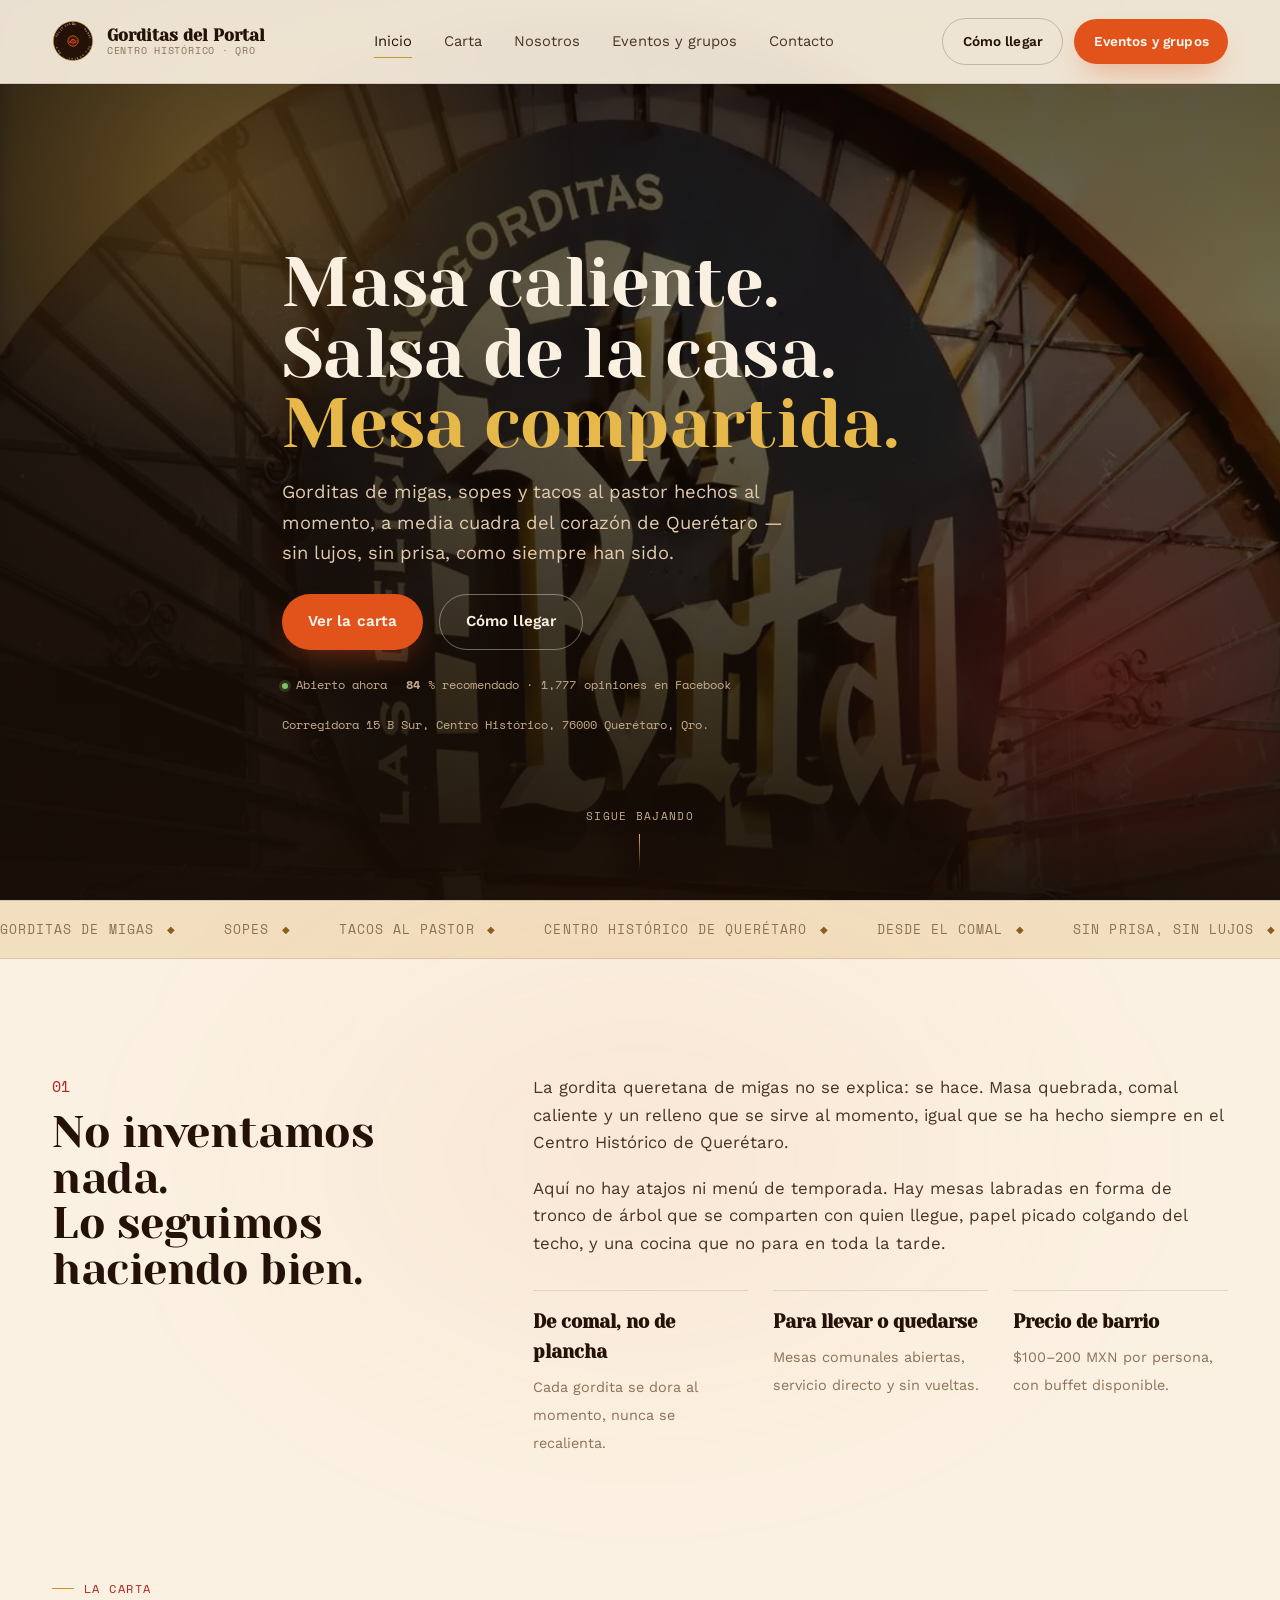
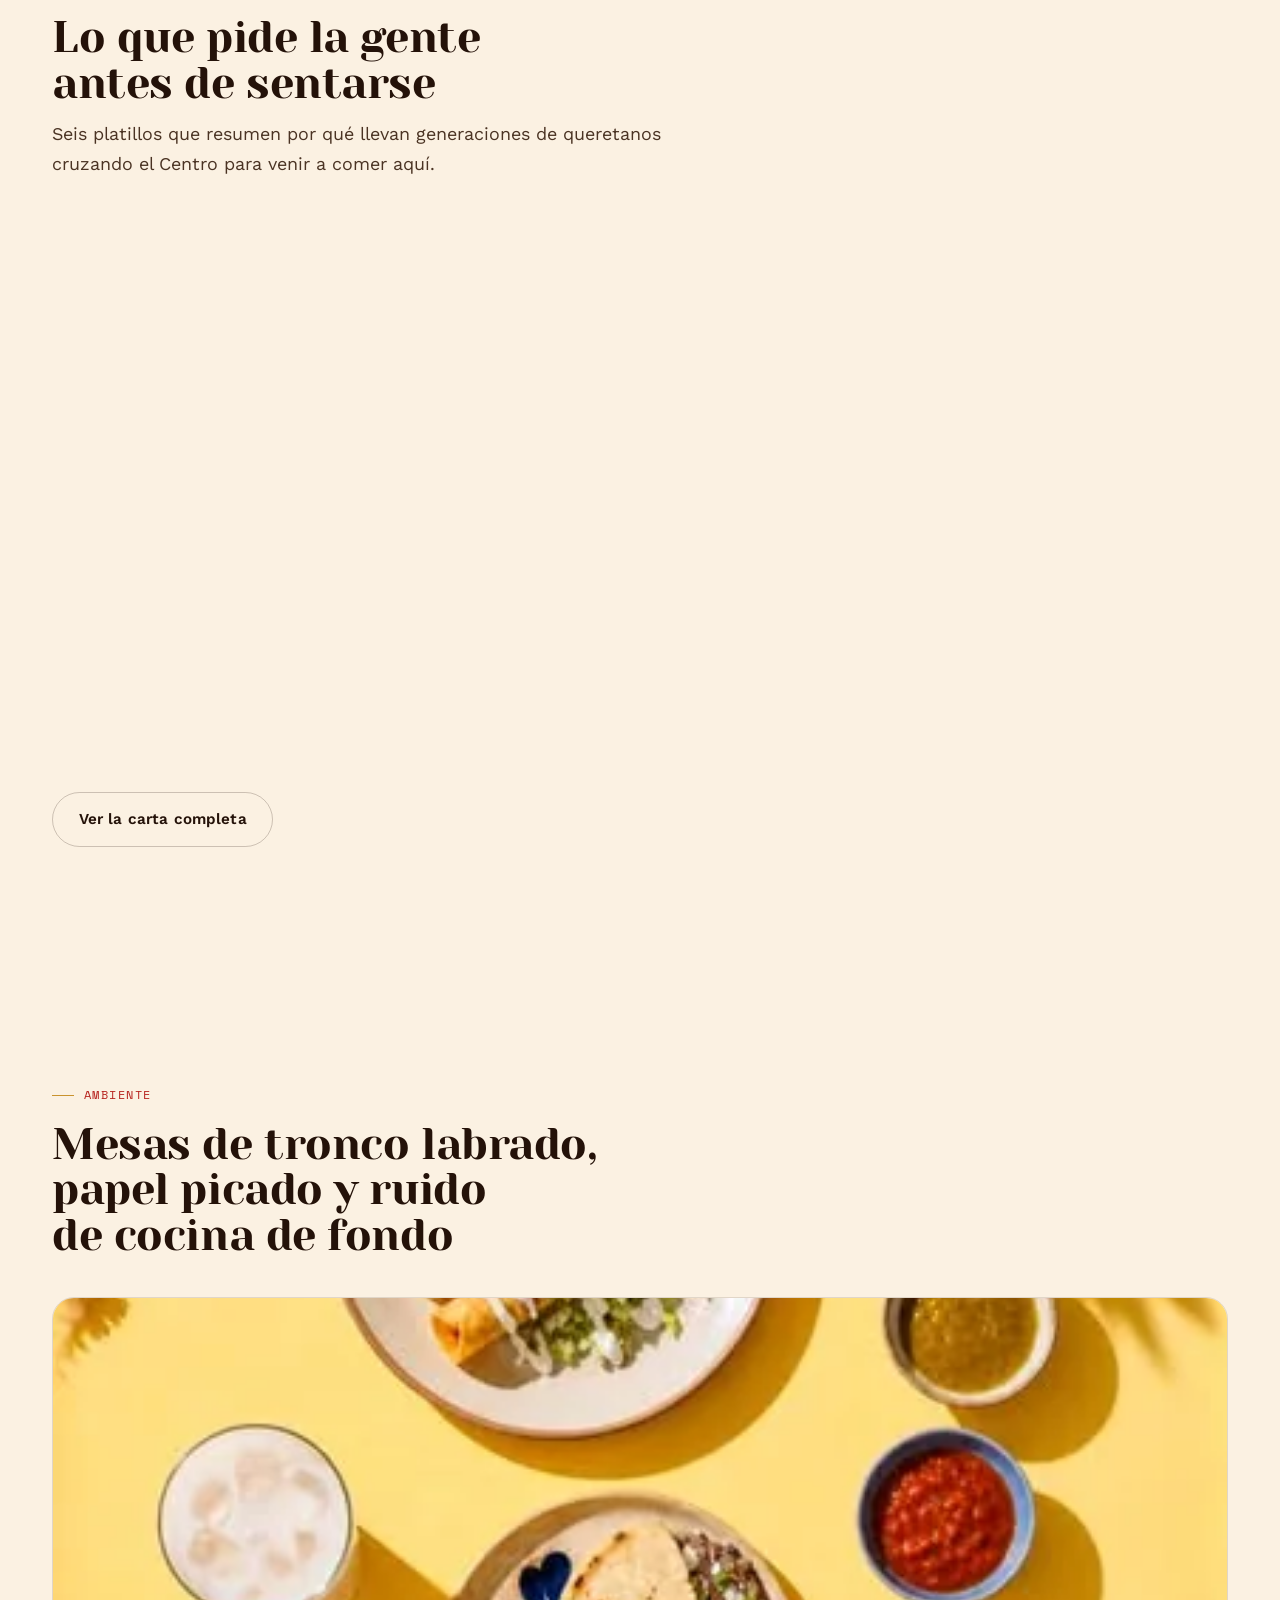
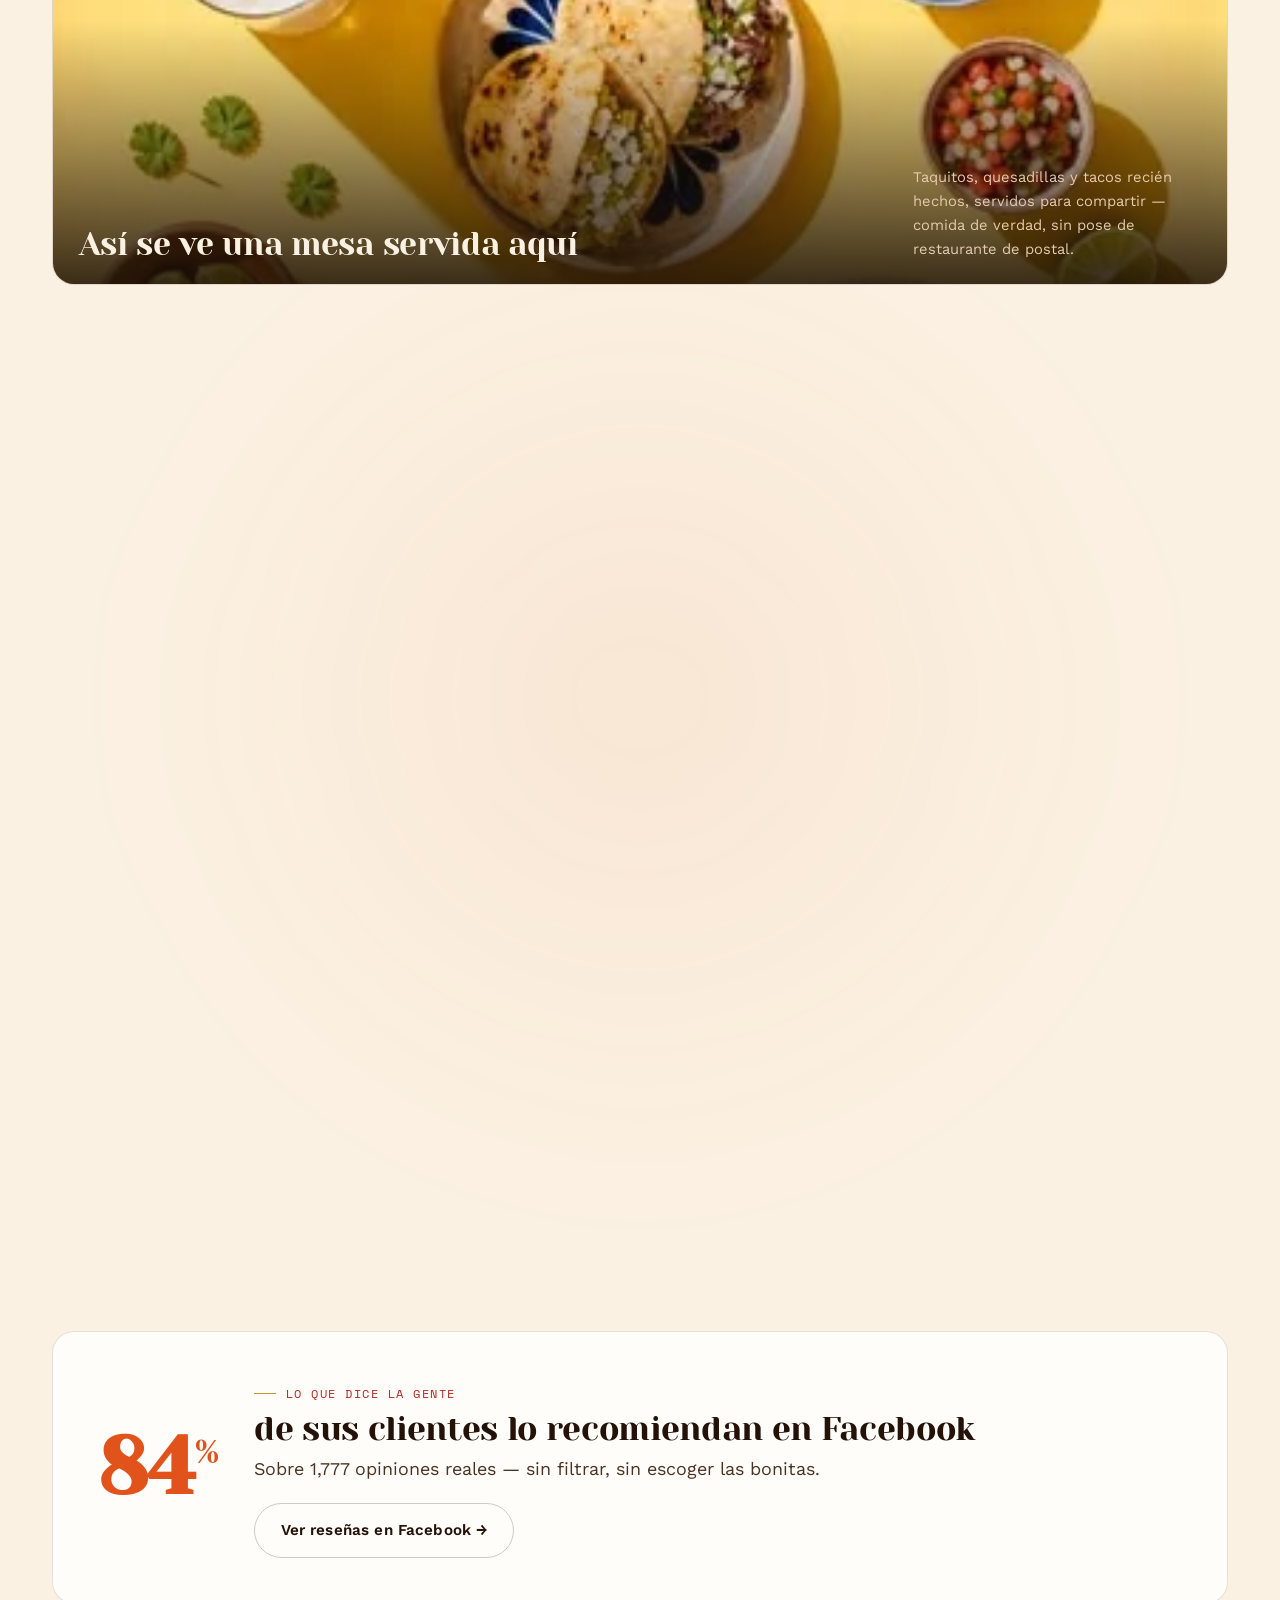
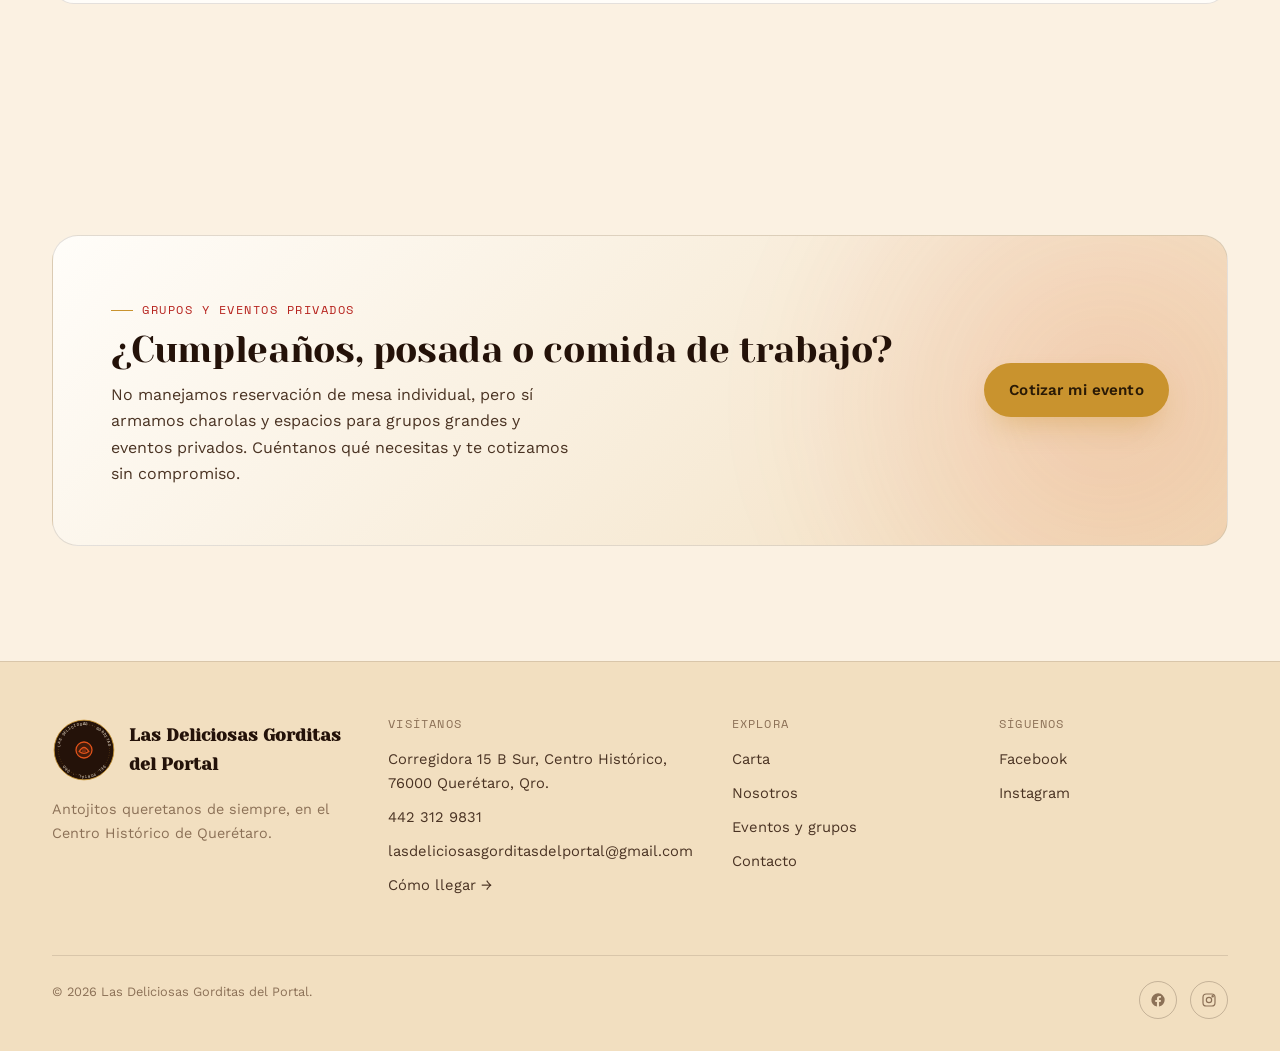
==== commit 179ab045: "Mejoras por comentarios Claude Chat" ====
--- a/index.html
+++ b/index.html
@@ -4,26 +4,26 @@
 <meta charset="UTF-8">
 <meta name="viewport" content="width=device-width, initial-scale=1">
 <title>Las Deliciosas Gorditas del Portal — Antojitos queretanos en el Centro Histórico</title>
-<meta name="description" content="Gorditas de migas, sopes, huaraches y tacos al pastor en el Centro Histórico de Querétaro. Más de 7,500 reseñas en Google con 4.2 estrellas. And. Libertad 8, Centro.">
+<meta name="description" content="Gorditas de migas, sopes, huaraches y tacos al pastor en el Centro Histórico de Querétaro. 84% recomendado en Facebook. Corregidora 15 B Sur, Centro Histórico.">
 <link rel="canonical" href="https://gorditasdelportal.mx/">
 
 <meta property="og:type" content="restaurant.restaurant">
 <meta property="og:title" content="Las Deliciosas Gorditas del Portal — Querétaro">
 <meta property="og:description" content="Antojitos queretanos de siempre: gorditas de migas, sopes y tacos al pastor en pleno Centro Histórico de Querétaro.">
-<meta property="og:image" content="assets/img/hero-interior.webp">
+<meta property="og:image" content="assets/img/hero-portal-real.webp">
 <meta property="og:locale" content="es_MX">
 <meta name="twitter:card" content="summary_large_image">
 <meta name="twitter:title" content="Las Deliciosas Gorditas del Portal — Querétaro">
-<meta name="twitter:image" content="assets/img/hero-interior.webp">
+<meta name="twitter:image" content="assets/img/hero-portal-real.webp">
 
 <link rel="icon" href="favicon.svg" type="image/svg+xml">
-<link rel="preload" as="image" href="assets/img/hero-interior.webp" fetchpriority="high">
+<link rel="preload" as="image" href="assets/img/hero-portal-real.webp" fetchpriority="high">
 
 <link rel="preconnect" href="https://fonts.googleapis.com">
 <link rel="preconnect" href="https://fonts.gstatic.com" crossorigin>
 <link rel="stylesheet" href="https://fonts.googleapis.com/css2?family=Yeseva+One&family=Work+Sans:wght@400;500;600;700&family=Space+Mono:wght@400;700&display=swap">
 
-<link rel="stylesheet" href="styles.css?v=20260925c">
+<link rel="stylesheet" href="styles.css?v=20260928">
 
 <script type="application/ld+json">
 {
@@ -35,16 +35,11 @@
   "telephone": "+52 442 312 9831",
   "address": {
     "@type": "PostalAddress",
-    "streetAddress": "And. Libertad 8, Centro",
+    "streetAddress": "Corregidora 15 B Sur, Centro Histórico",
     "addressLocality": "Santiago de Querétaro",
     "addressRegion": "Querétaro",
     "postalCode": "76000",
     "addressCountry": "MX"
-  },
-  "aggregateRating": {
-    "@type": "AggregateRating",
-    "ratingValue": "4.2",
-    "reviewCount": "7508"
   },
   "sameAs": [
     "https://www.facebook.com/gorditasdelportal",
@@ -95,7 +90,7 @@
 
   <section class="hero">
     <div class="hero-bg">
-      <img src="assets/img/hero-interior.webp" alt="Interior de Las Deliciosas Gorditas del Portal, con mesas de madera y lámparas de mimbre colgantes" fetchpriority="high" loading="eager">
+      <img src="assets/img/hero-portal-real.webp" alt="Letrero de Las Deliciosas Gorditas del Portal sobre el arco de piedra de su entrada" fetchpriority="high" loading="eager">
     </div>
     <div class="hero-mesh" aria-hidden="true"></div>
     <div class="container hero-inner">
@@ -107,8 +102,8 @@
       </div>
       <div class="hero-meta">
         <span><span class="dot"></span> Abierto ahora</span>
-        <span><strong data-brand-rating>4.2</strong> ★ · <span data-brand-reviews>7,508</span> reseñas en Google</span>
-        <span data-brand-address>And. Libertad 8, Centro</span>
+        <span><strong data-brand-recommend-pct>84</strong>% recomendado · <span data-brand-recommend-count>1,777</span> opiniones en Facebook</span>
+        <span data-brand-address>Corregidora 15 B Sur, Centro Histórico</span>
       </div>
     </div>
     <div class="hero-scroll" aria-hidden="true">
@@ -159,10 +154,10 @@
       <span class="eyebrow">Ambiente</span>
       <h2 style="font-size:clamp(1.9rem,3.4vw,2.8rem);max-width:22ch;">Mesas de tronco labrado, papel picado y ruido de cocina de fondo</h2>
       <div class="wide-figure reveal" style="margin-top:2.4rem;">
-        <img src="assets/img/interior-papel-picado.webp" alt="Interior festivo de Las Deliciosas Gorditas del Portal con papel picado colgante" loading="lazy">
+        <img src="assets/img/social-flatlay.webp" alt="Antojitos mexicanos de Las Deliciosas Gorditas del Portal: taquitos, quesadillas, tacos y salsas" loading="lazy">
         <div class="wide-figure-caption">
-          <h3>Así se vive una tarde aquí</h3>
-          <p>Papel picado colgando del techo, mesas labradas en tronco de árbol y la cocina siempre a la vista — ambiente familiar e informal, muy mexicano, no de restaurante de postal.</p>
+          <h3>Así se ve una mesa servida aquí</h3>
+          <p>Taquitos, quesadillas y tacos recién hechos, servidos para compartir — comida de verdad, sin pose de restaurante de postal.</p>
         </div>
       </div>
     </div>
@@ -173,7 +168,7 @@
     <div class="container">
       <div class="authority">
         <div class="authority-figure reveal">
-          <img src="assets/img/gorditas-migas-signature.webp" alt="Gorditas de migas recién servidas sobre mantel bordado" loading="lazy">
+          <img src="assets/img/hero-portal-real.webp" alt="Letrero de Las Deliciosas Gorditas del Portal en su entrada" loading="lazy">
         </div>
         <div class="authority-copy reveal">
           <span class="eyebrow">Detrás del comal</span>
@@ -194,9 +189,17 @@
 
   <section class="section" id="testimonios" style="padding-top:0;">
     <div class="container">
-      <span class="eyebrow">Lo que dice la gente</span>
-      <h2 style="font-size:clamp(1.9rem,3.4vw,2.8rem);max-width:22ch;">7,508 reseñas no se consiguen con foto bonita</h2>
-      <div class="testi-grid" data-testimonials></div>
+      <div class="trust-band reveal">
+        <div class="trust-stat">
+          <strong data-brand-recommend-pct>84</strong><span>%</span>
+        </div>
+        <div class="trust-copy">
+          <span class="eyebrow" style="margin-bottom:.4rem;">Lo que dice la gente</span>
+          <h2 style="font-size:clamp(1.6rem,2.8vw,2.1rem);">de sus clientes lo recomiendan en Facebook</h2>
+          <p class="lede" style="margin-top:.5rem;">Sobre <span data-brand-recommend-count>1,777</span> opiniones reales — sin filtrar, sin escoger las bonitas.</p>
+          <a data-brand-facebook href="https://www.facebook.com/gorditasdelportal/reviews" target="_blank" rel="noopener" class="btn btn-ghost" style="margin-top:1.2rem;">Ver reseñas en Facebook →</a>
+        </div>
+      </div>
     </div>
   </section>
 
@@ -227,9 +230,10 @@
       </div>
       <div class="footer-col">
         <h4>Visítanos</h4>
-        <p data-brand-address>And. Libertad 8, Centro, 76000 Santiago de Querétaro, Qro.</p>
+        <p data-brand-address>Corregidora 15 B Sur, Centro Histórico, 76000 Querétaro, Qro.</p>
         <a data-brand-phone-href href="tel:+524423129831"><span data-brand-phone>442 312 9831</span></a>
-        <a data-brand-maps href="#" target="_blank" rel="noopener">Cómo llegar →</a>
+        <a data-brand-email-href href="mailto:lasdeliciosasgorditasdelportal@gmail.com"><span data-brand-email>lasdeliciosasgorditasdelportal@gmail.com</span></a>
+        <a data-brand-maps href="https://www.google.com/maps/search/?api=1&query=Las+Deliciosas+Gorditas+del+Portal+Corregidora+15+B+Sur+Centro+Historico+Queretaro" target="_blank" rel="noopener">Cómo llegar →</a>
       </div>
       <div class="footer-col">
         <h4>Explora</h4>
@@ -240,17 +244,17 @@
       </div>
       <div class="footer-col">
         <h4>Síguenos</h4>
-        <a data-brand-facebook href="#" target="_blank" rel="noopener">Facebook</a>
-        <a data-brand-instagram href="#" target="_blank" rel="noopener">Instagram</a>
+        <a data-brand-facebook href="https://www.facebook.com/gorditasdelportal" target="_blank" rel="noopener">Facebook</a>
+        <a data-brand-instagram href="https://www.instagram.com/lasgorditasdelportal/" target="_blank" rel="noopener">Instagram</a>
       </div>
     </div>
     <div class="footer-bottom">
       <span>© <span id="year"></span> Las Deliciosas Gorditas del Portal.</span>
       <div class="footer-social">
-        <a data-brand-facebook href="#" target="_blank" rel="noopener" aria-label="Facebook">
+        <a data-brand-facebook href="https://www.facebook.com/gorditasdelportal" target="_blank" rel="noopener" aria-label="Facebook">
           <svg width="16" height="16" viewBox="0 0 24 24" fill="currentColor"><path d="M22 12a10 10 0 1 0-11.6 9.9v-7H7.9V12h2.5V9.8c0-2.5 1.5-3.9 3.8-3.9 1.1 0 2.2.2 2.2.2v2.4h-1.2c-1.2 0-1.6.8-1.6 1.6V12h2.8l-.4 2.9h-2.4v7A10 10 0 0 0 22 12"/></svg>
         </a>
-        <a data-brand-instagram href="#" target="_blank" rel="noopener" aria-label="Instagram">
+        <a data-brand-instagram href="https://www.instagram.com/lasgorditasdelportal/" target="_blank" rel="noopener" aria-label="Instagram">
           <svg width="16" height="16" viewBox="0 0 24 24" fill="none" stroke="currentColor" stroke-width="1.8"><rect x="3" y="3" width="18" height="18" rx="5"/><circle cx="12" cy="12" r="4"/><circle cx="17.5" cy="6.5" r="1"/></svg>
         </a>
       </div>
@@ -259,7 +263,7 @@
 </footer>
 
 <script defer src="lib/manifest.js"></script>
-<script defer src="main.js?v=20260925c"></script>
+<script defer src="main.js?v=20260928"></script>
 <script>document.getElementById("year").textContent = new Date().getFullYear();</script>
 </body>
 </html>
--- a/styles.css
+++ b/styles.css
@@ -402,6 +402,21 @@
 .dish-body h3 { font-size: 1.25rem; color: var(--cream); }
 .dish-body p { margin-top: .5rem; color: var(--cream-3); font-size: .92rem; }
 
+.dish-card-icon { padding: 1.6rem 1.5rem 1.7rem; position: relative; }
+.dish-icon {
+  width: 52px; height: 52px; border-radius: 14px;
+  display: grid; place-items: center; margin-bottom: 1.1rem;
+}
+.dish-icon.tone-accent   { background: rgba(226,83,27,.12); color: var(--accent); }
+.dish-icon.tone-accent-2 { background: rgba(183,36,31,.1);  color: var(--accent-2); }
+.dish-icon.tone-gold     { background: rgba(201,147,46,.14); color: var(--gold-2); }
+.dish-tag-flat {
+  position: absolute; top: 1.6rem; right: 1.5rem;
+  font-family: var(--mono); font-size: .66rem; letter-spacing: .06em; text-transform: uppercase;
+  color: var(--accent-2);
+}
+.dish-card-icon .dish-body { padding: 0; }
+
 /* =============================================================
    11. Ambiente / franja de imagen ancha
    ============================================================= */
@@ -438,6 +453,29 @@
 .authority-list { margin-top: 1.6rem; display: grid; gap: .9rem; }
 .authority-list li { display: flex; gap: .8rem; align-items: flex-start; color: var(--cream-2); font-size: .95rem; }
 .authority-list li svg { flex-shrink: 0; margin-top: .2rem; color: var(--gold); }
+
+/* =============================================================
+   12.5 Prueba social real (posts embebidos) + banda de confianza
+   ============================================================= */
+.social-proof-grid { display: grid; gap: 1rem; grid-template-columns: repeat(auto-fit, minmax(180px, 1fr)); }
+.social-proof-item {
+  display: block; border-radius: 16px; overflow: hidden; aspect-ratio: 1;
+  border: 1px solid var(--line); transition: transform .4s var(--ease-out), box-shadow .4s var(--ease-out);
+}
+.social-proof-item:hover { transform: translateY(-4px); box-shadow: var(--shadow); }
+.social-proof-item img { width: 100%; height: 100%; object-fit: cover; }
+
+.trust-band {
+  display: flex; flex-wrap: wrap; align-items: center; gap: 2.2rem;
+  background: var(--bg-3); border: 1px solid var(--line); border-radius: 22px;
+  padding: clamp(1.8rem, 4vw, 2.8rem);
+}
+.trust-stat {
+  font-family: var(--serif); font-size: clamp(3.4rem, 7vw, 5rem); line-height: 1; color: var(--accent);
+  display: flex; align-items: flex-start; flex-shrink: 0;
+}
+.trust-stat span { font-size: .4em; margin-top: .3em; }
+.trust-copy { flex: 1; min-width: 240px; }
 
 /* =============================================================
    13. Testimonios
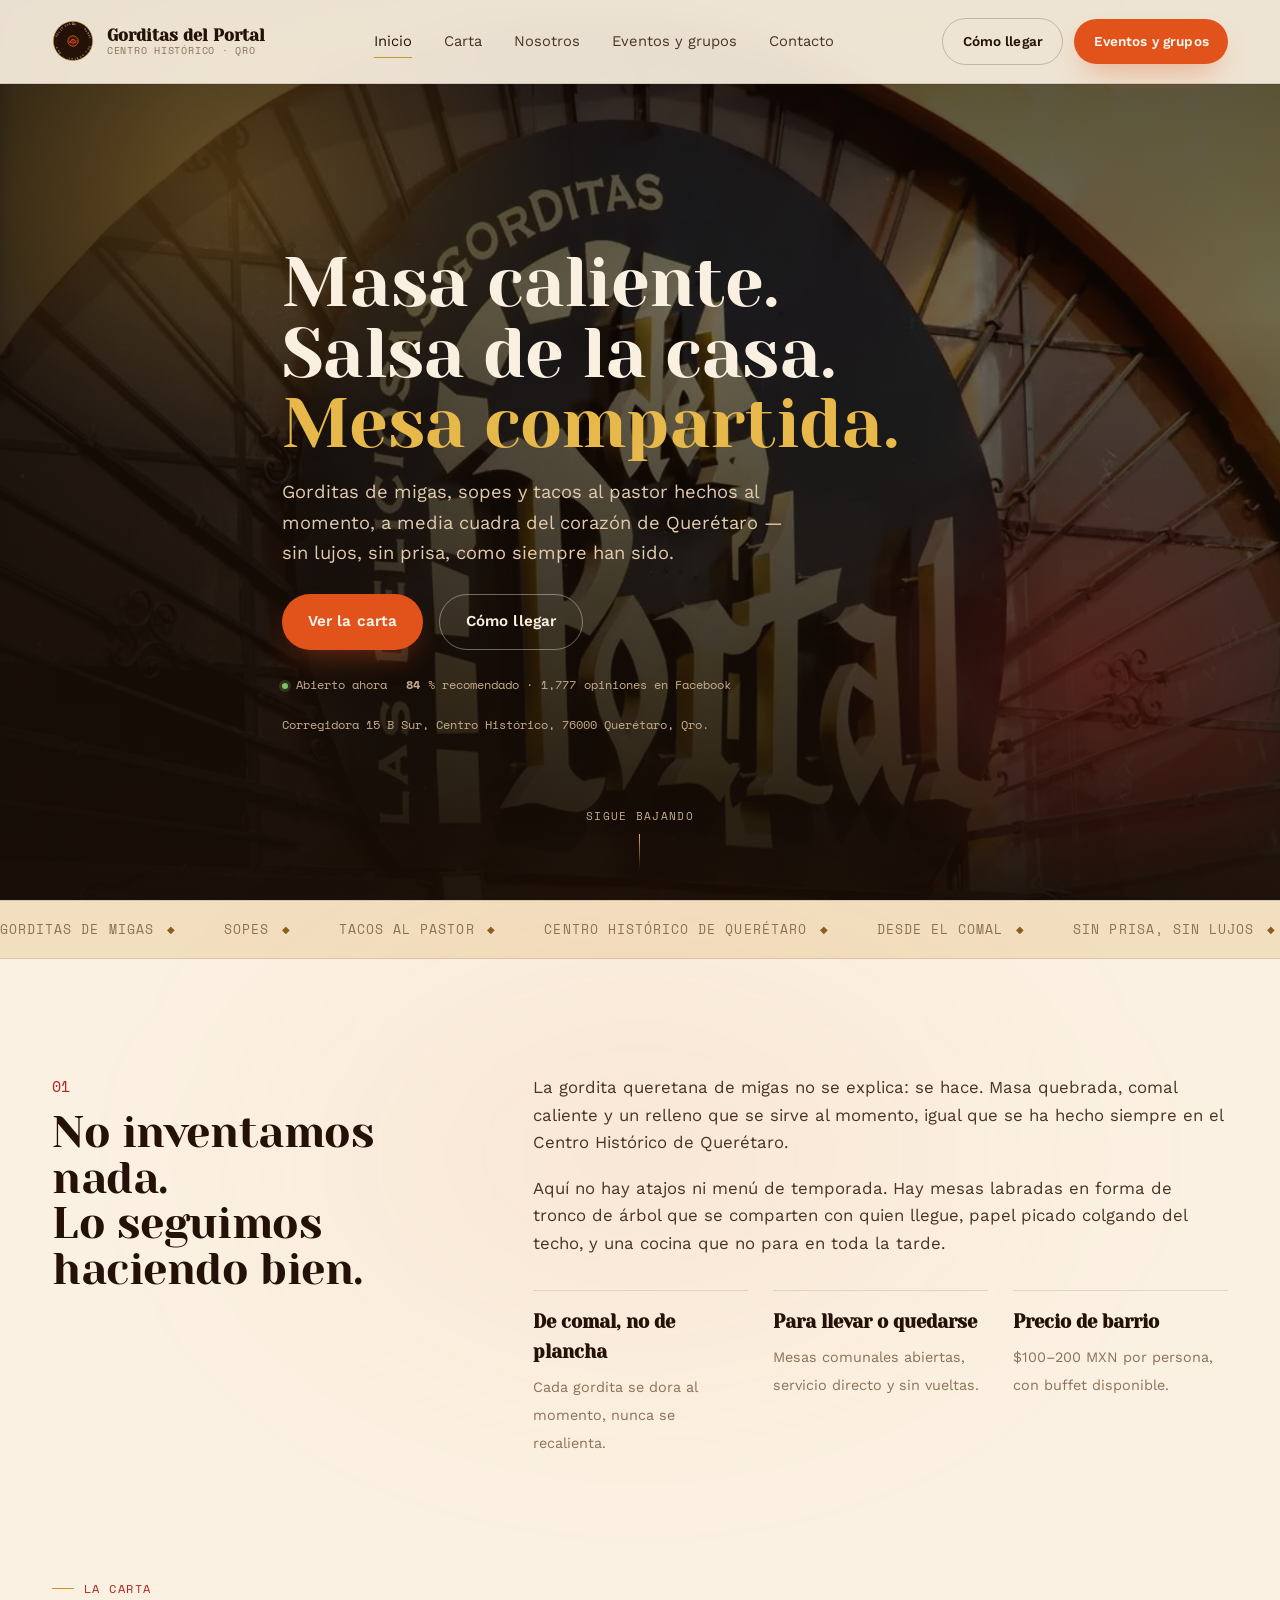
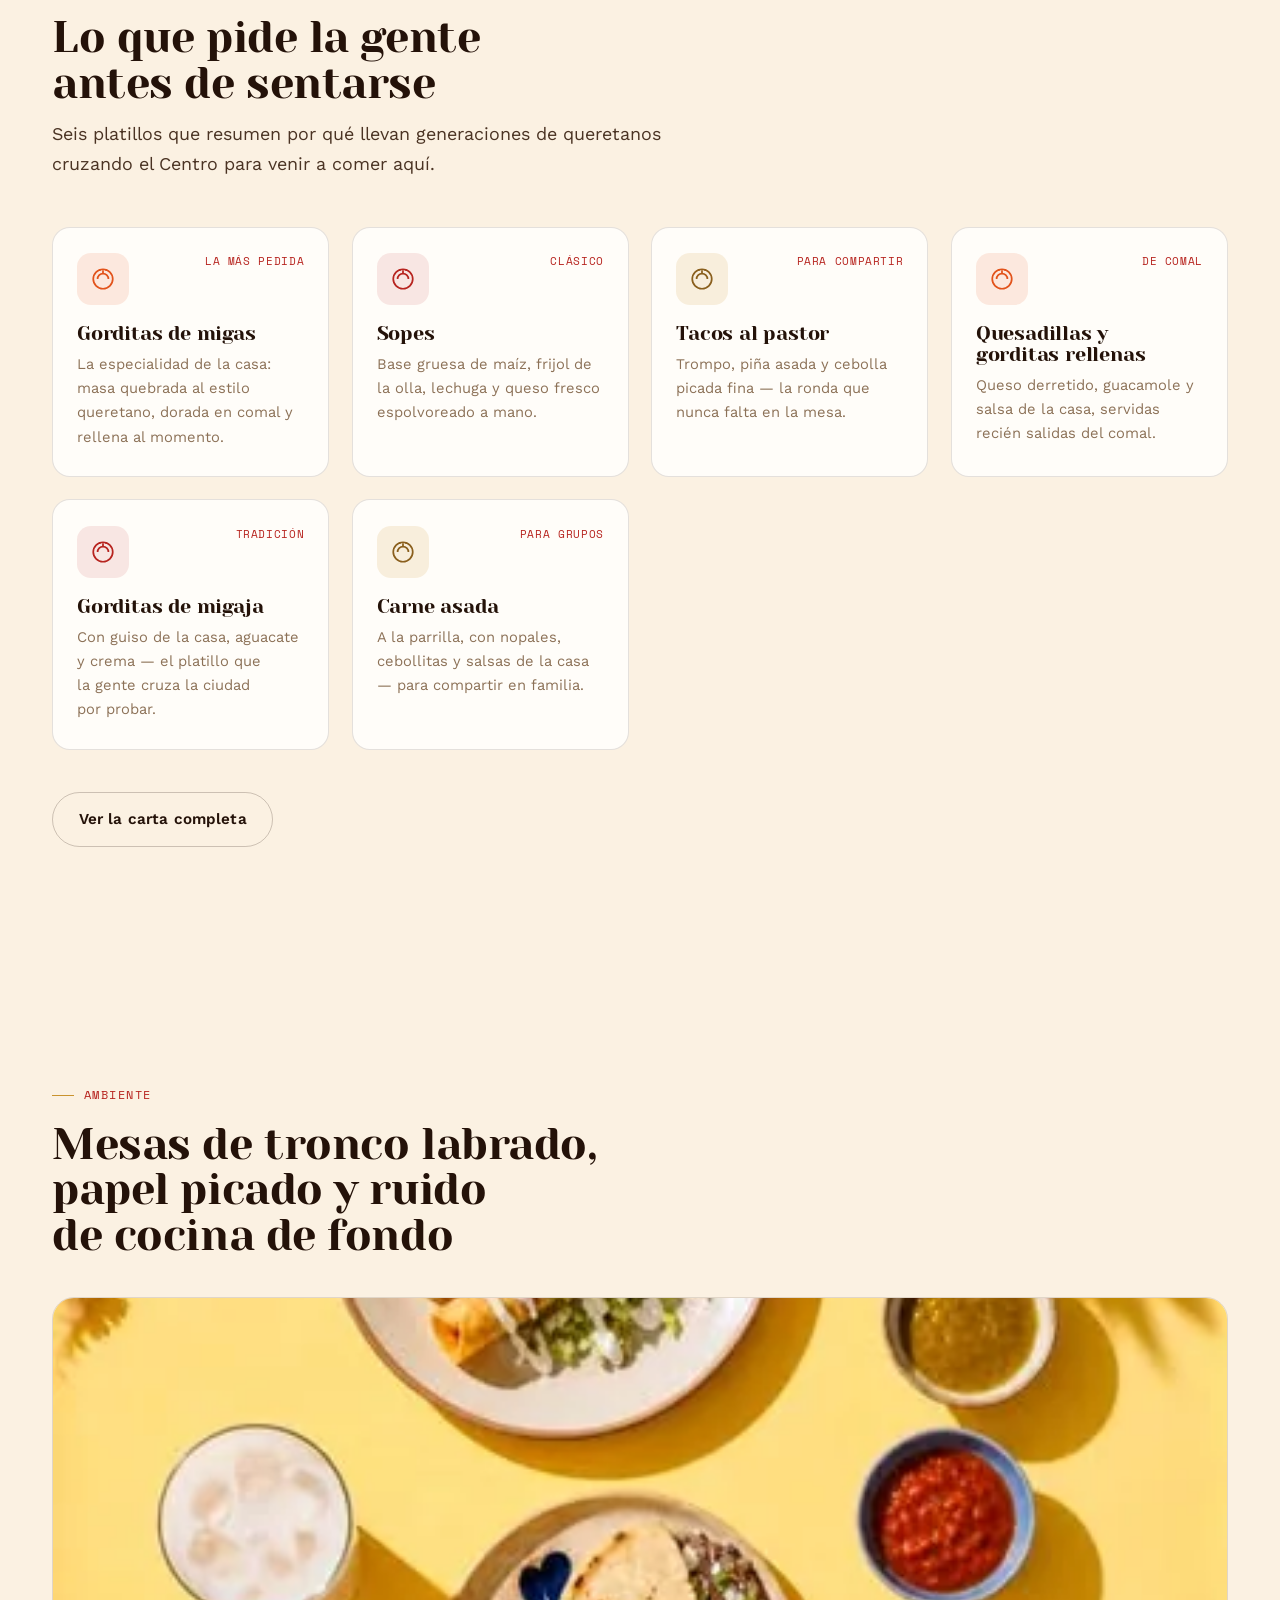
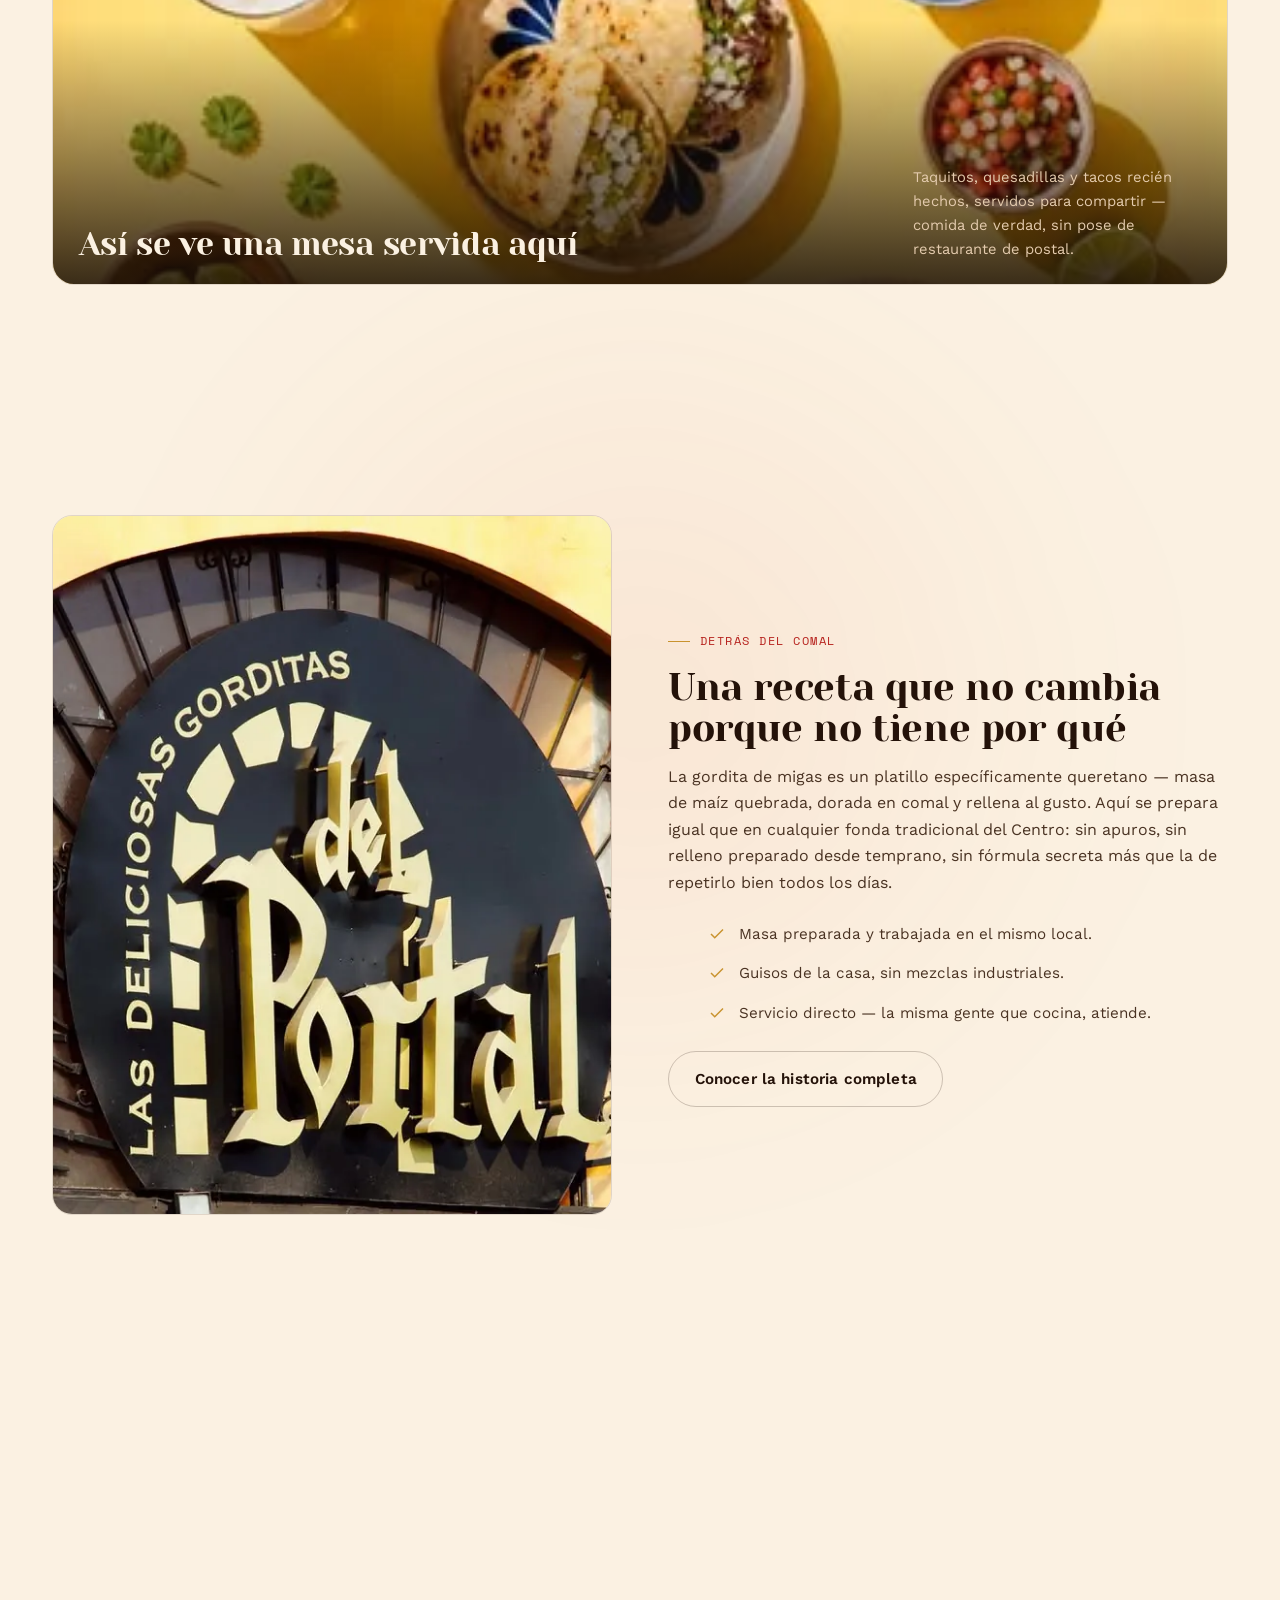
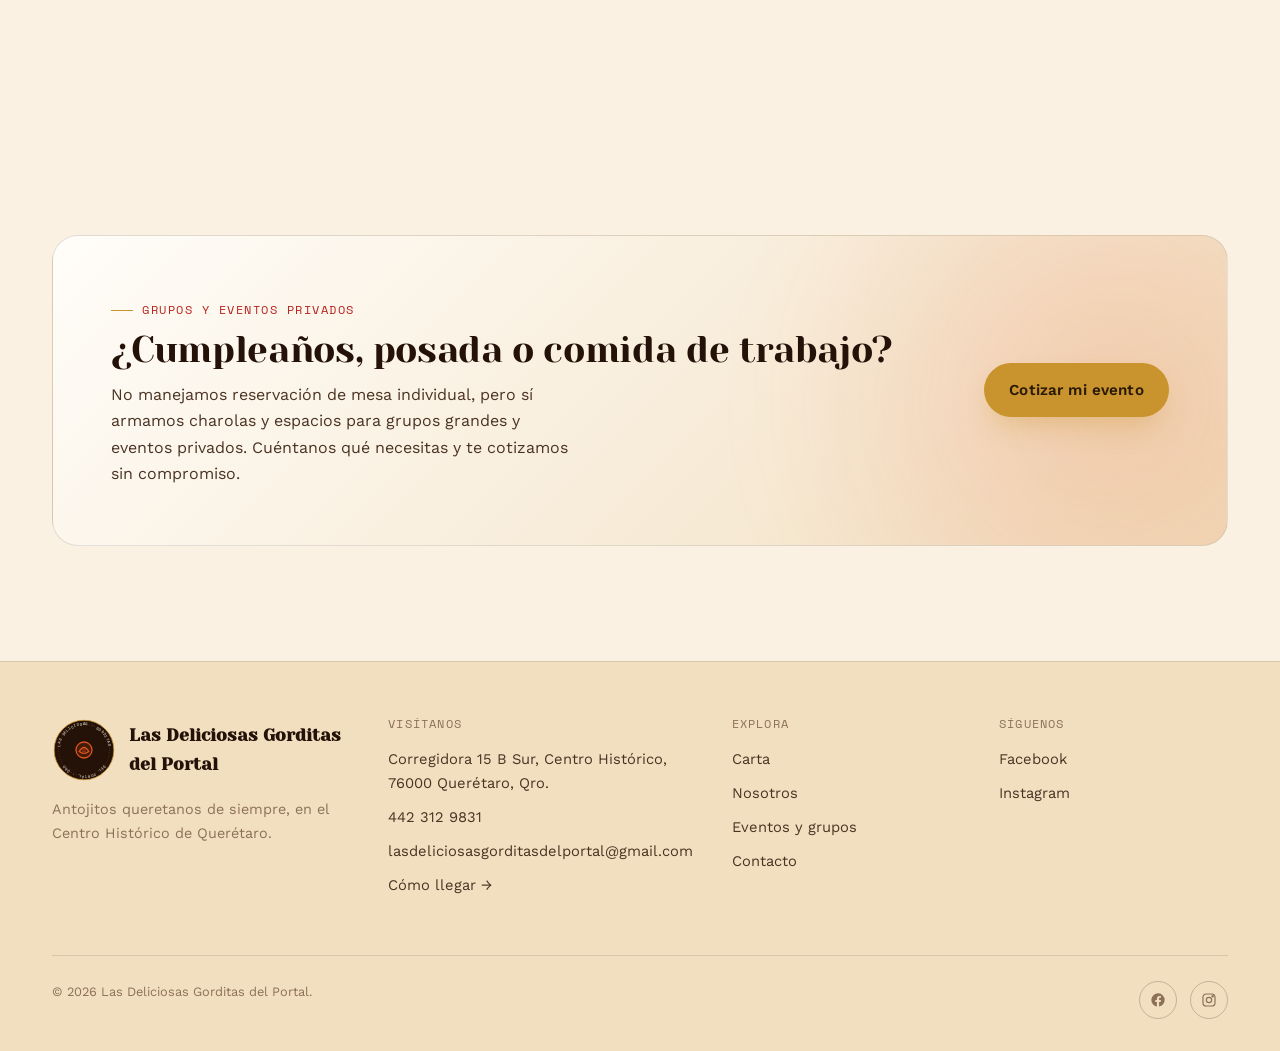
==== commit a5a1b1fa: "Solución de bugs en celular" ====
--- a/index.html
+++ b/index.html
@@ -23,7 +23,7 @@
 <link rel="preconnect" href="https://fonts.gstatic.com" crossorigin>
 <link rel="stylesheet" href="https://fonts.googleapis.com/css2?family=Yeseva+One&family=Work+Sans:wght@400;500;600;700&family=Space+Mono:wght@400;700&display=swap">
 
-<link rel="stylesheet" href="styles.css?v=20260928">
+<link rel="stylesheet" href="styles.css?v=20260928b">
 
 <script type="application/ld+json">
 {
@@ -76,6 +76,7 @@
       </button>
     </div>
   </div>
+</header>
   <div class="mobile-menu" id="mobile-menu">
     <a href="index.html">Inicio</a>
     <a href="menu.html">Carta</a>
@@ -84,7 +85,7 @@
     <a href="contacto.html">Contacto</a>
     <a href="eventos.html" class="btn btn-primary">Eventos y grupos</a>
   </div>
-</header>
+
 
 <main id="main">
 
@@ -263,7 +264,7 @@
 </footer>
 
 <script defer src="lib/manifest.js"></script>
-<script defer src="main.js?v=20260928"></script>
+<script defer src="main.js?v=20260928b"></script>
 <script>document.getElementById("year").textContent = new Date().getFullYear();</script>
 </body>
 </html>
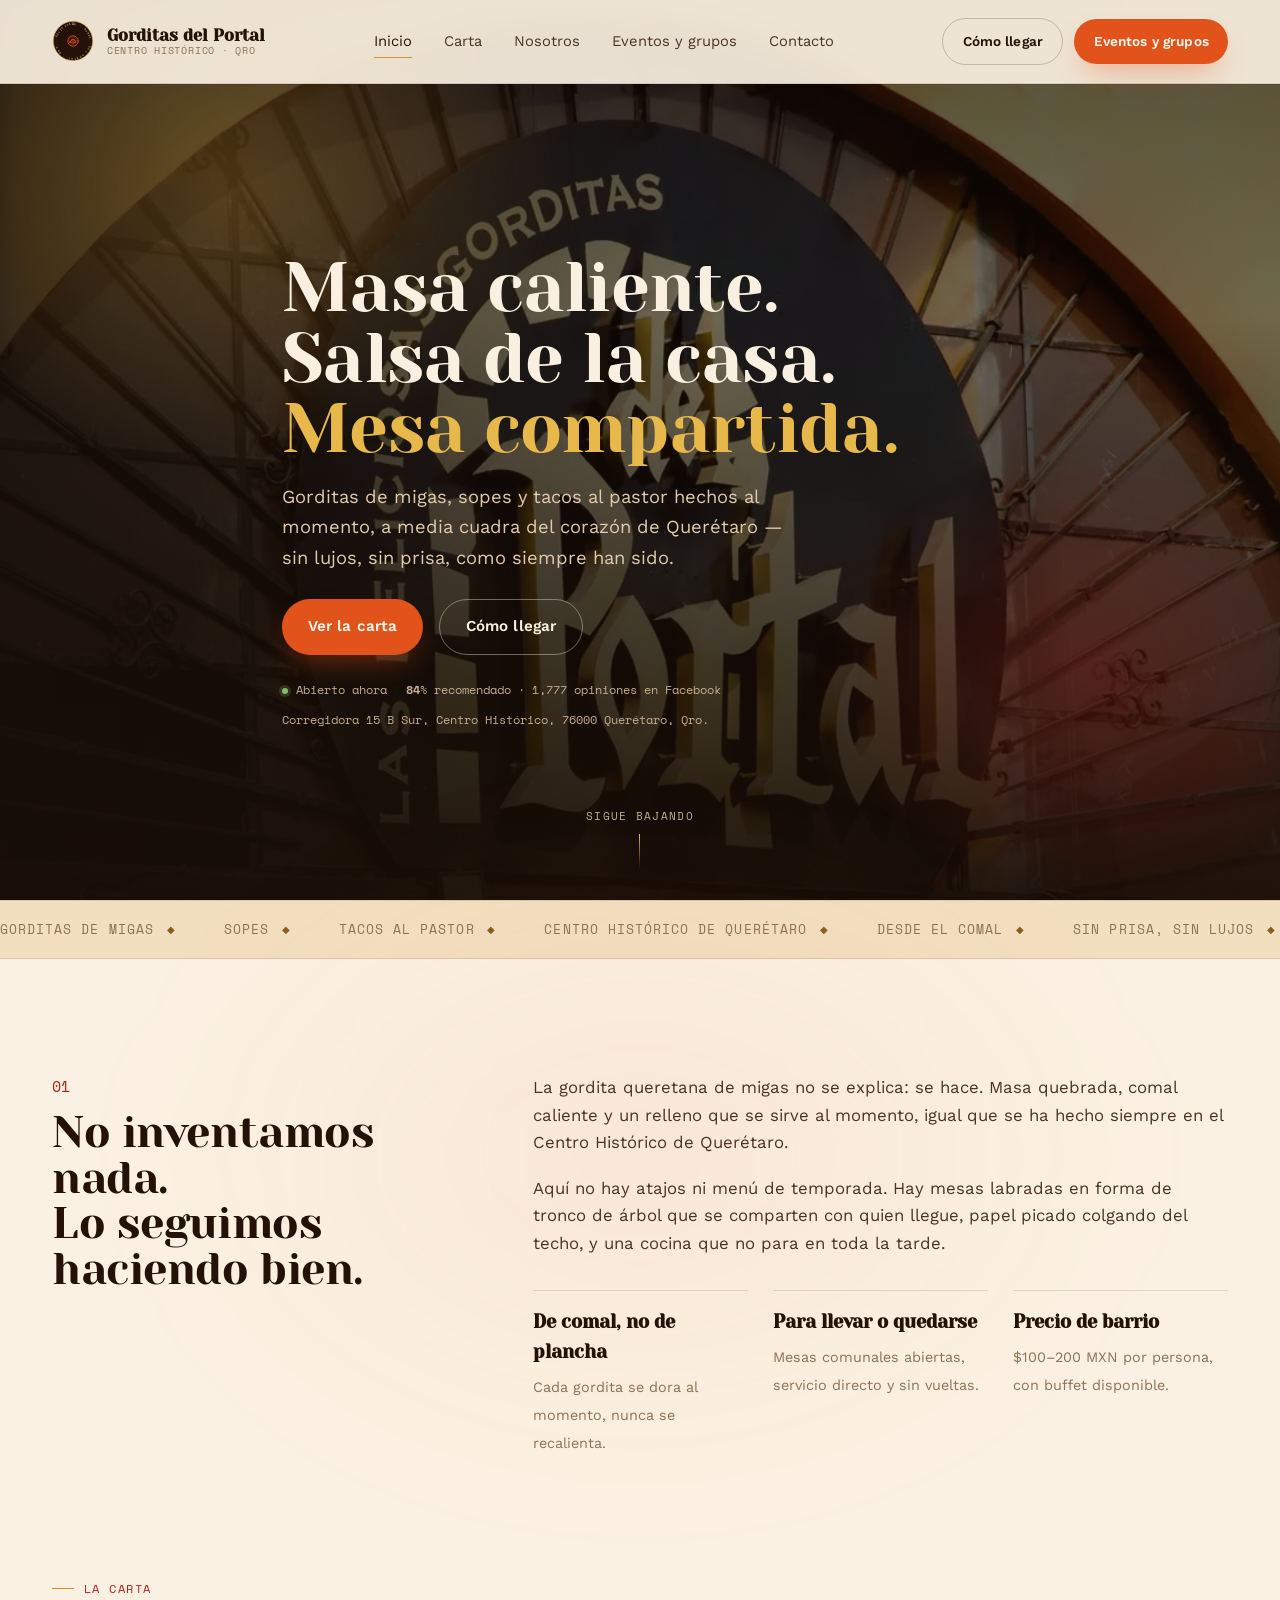
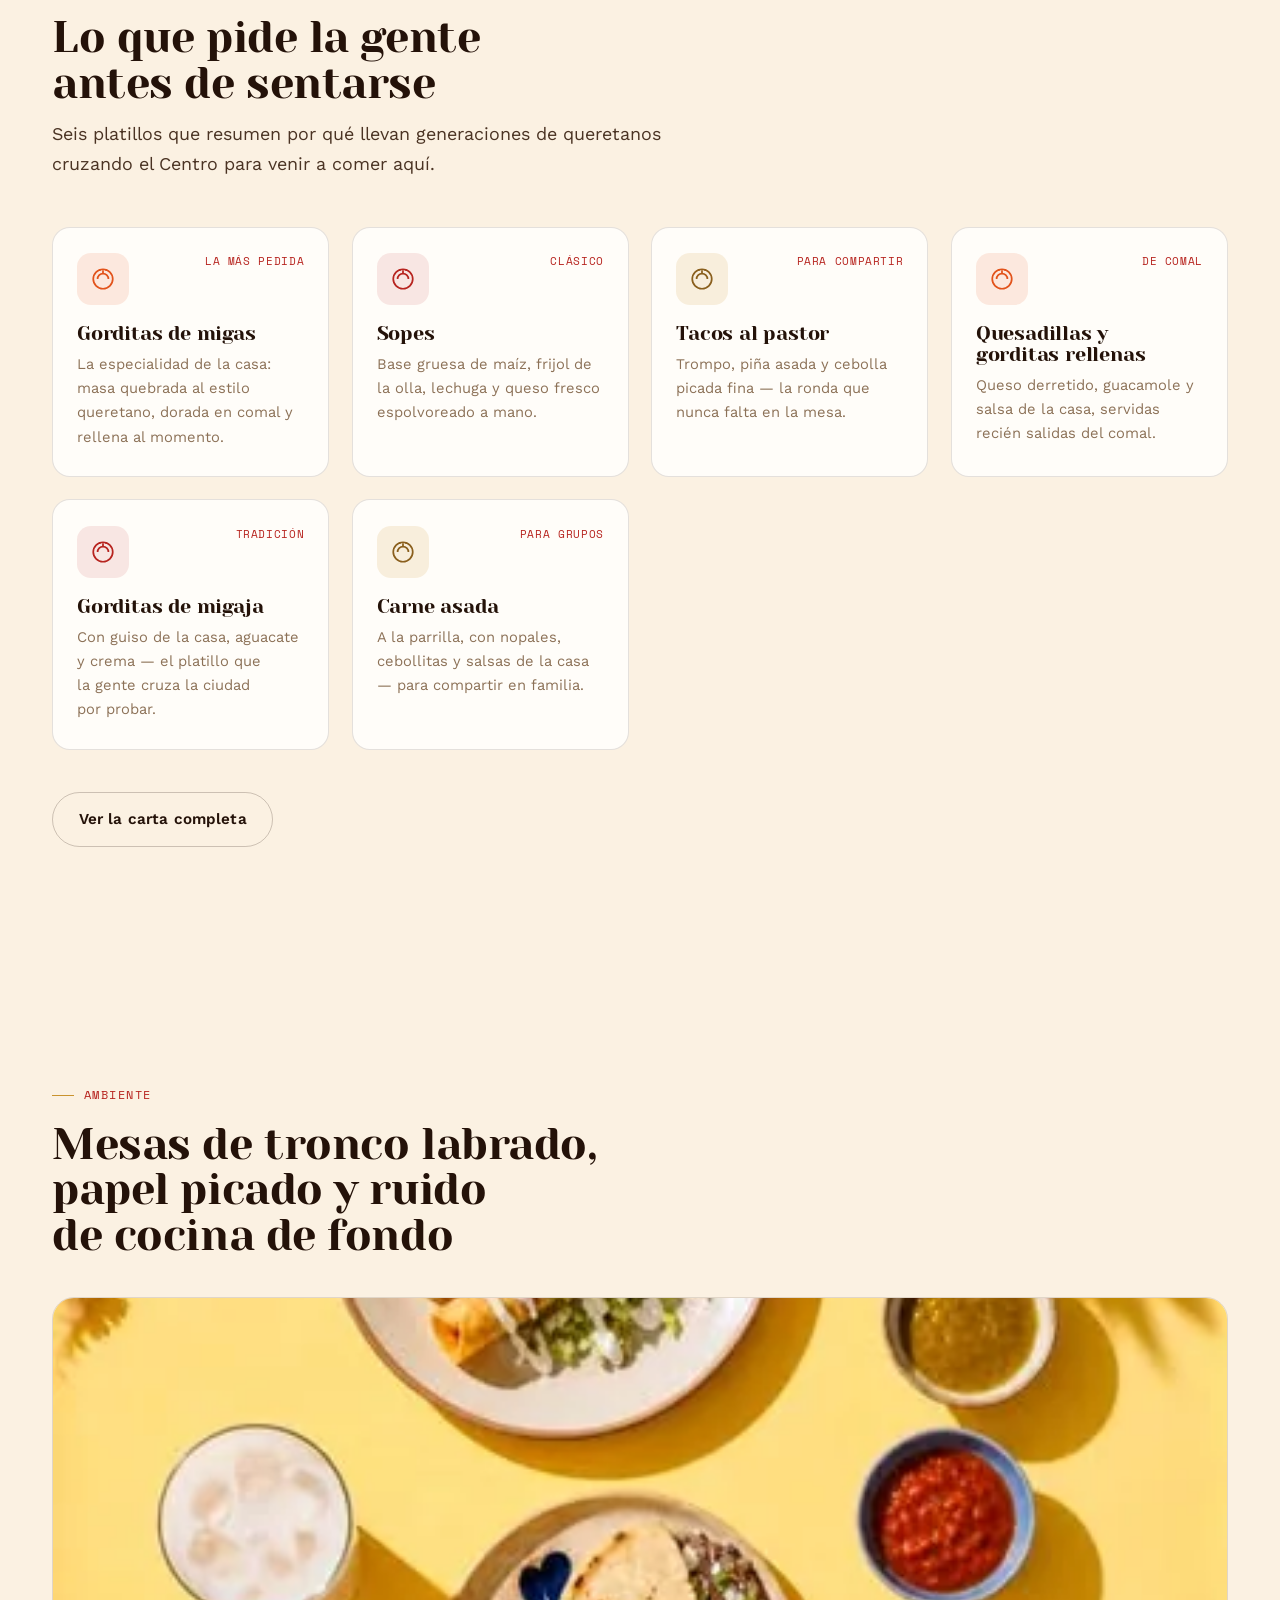
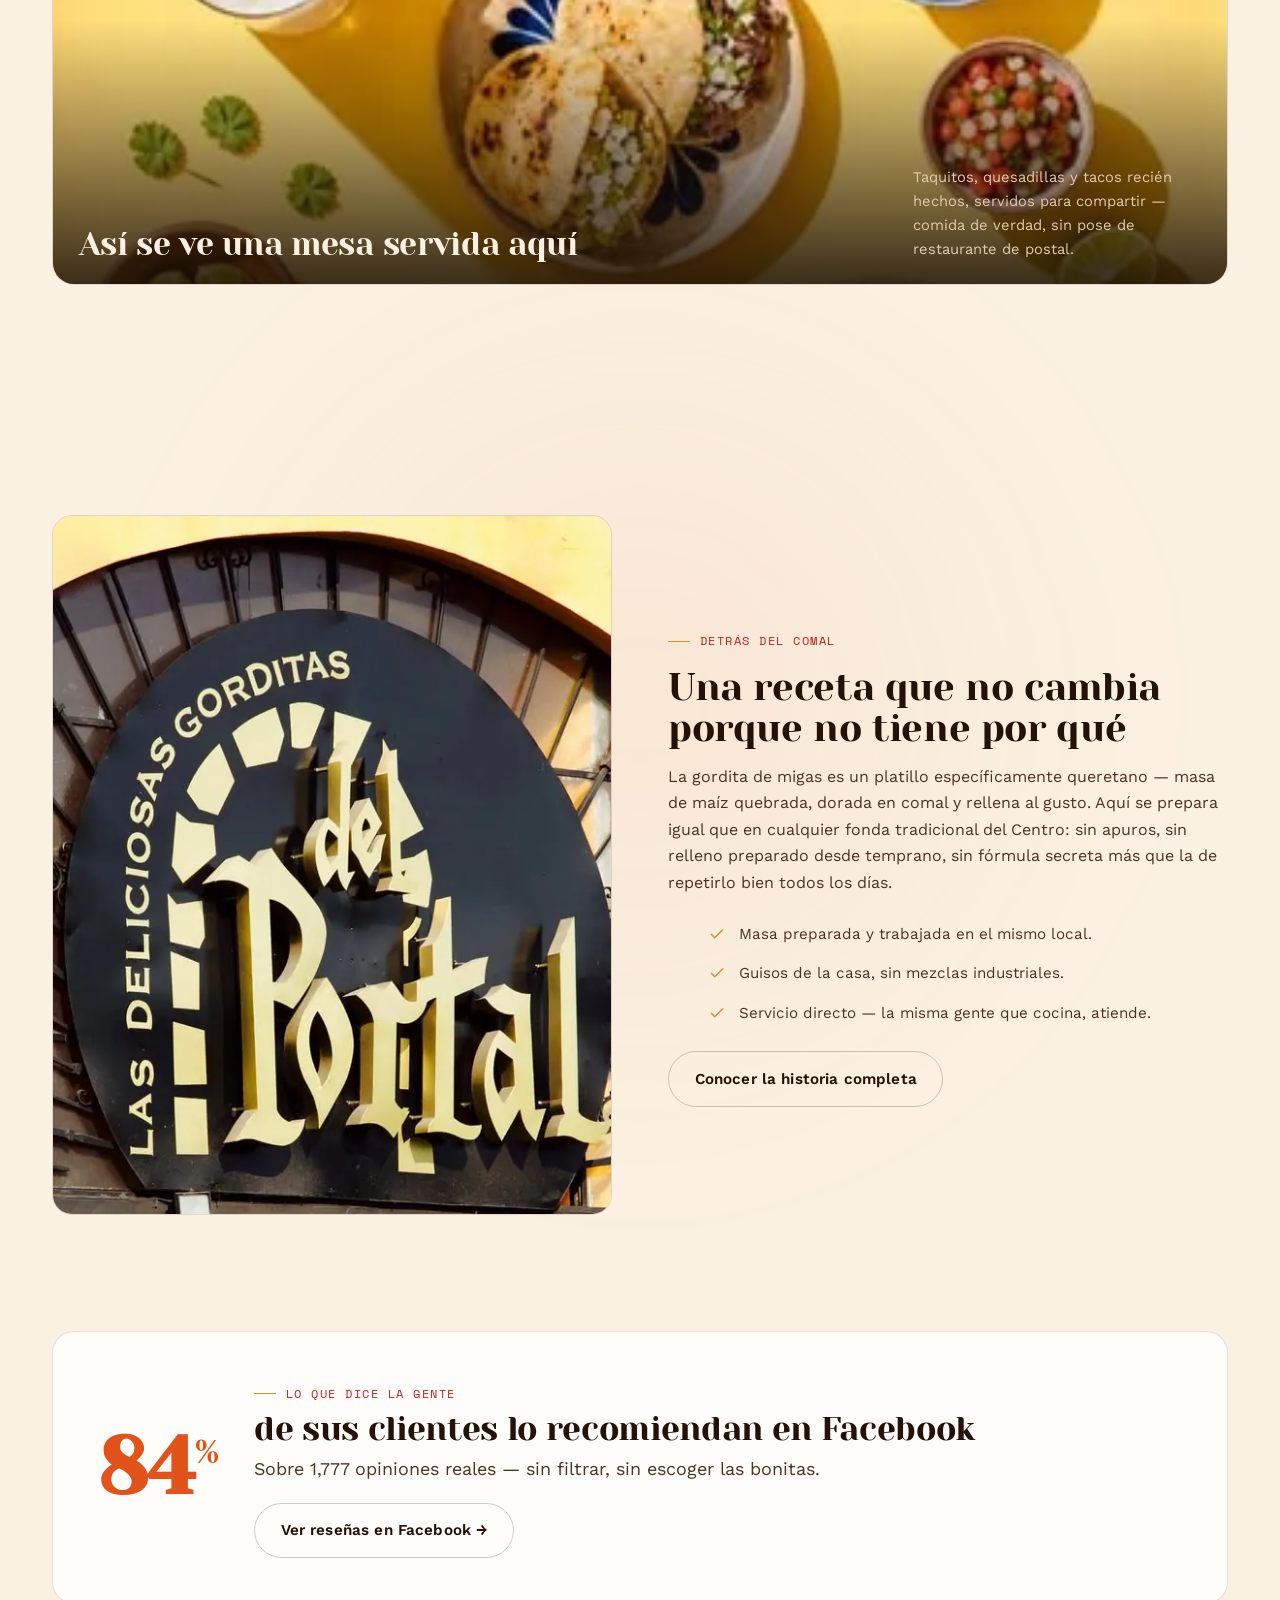
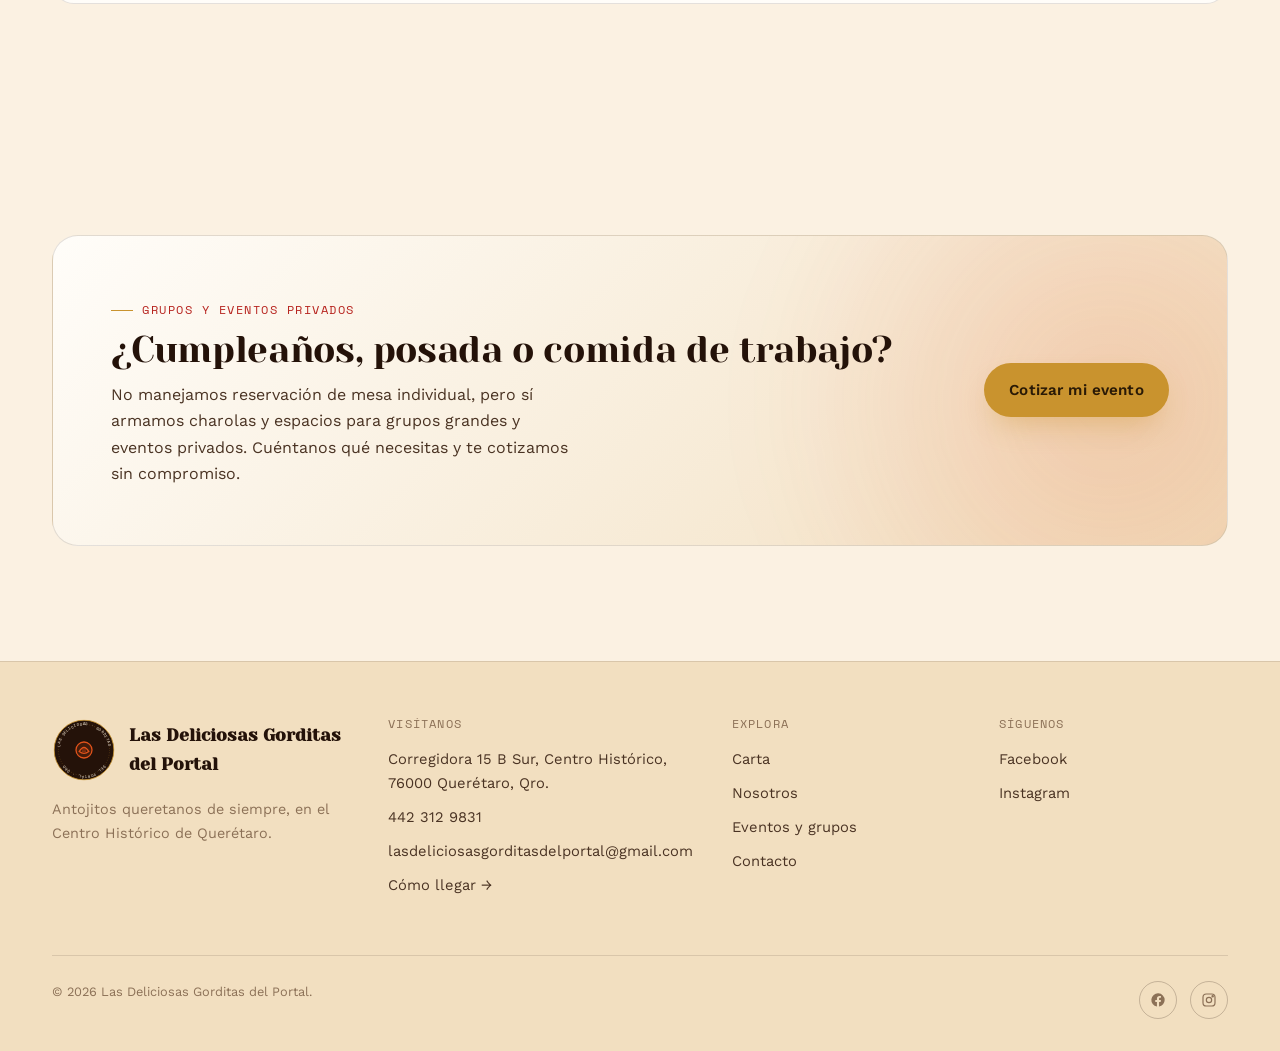
==== commit 1d1a5fb6: "Se subieron imagenes adicionales" ====
--- a/index.html
+++ b/index.html
@@ -23,7 +23,7 @@
 <link rel="preconnect" href="https://fonts.gstatic.com" crossorigin>
 <link rel="stylesheet" href="https://fonts.googleapis.com/css2?family=Yeseva+One&family=Work+Sans:wght@400;500;600;700&family=Space+Mono:wght@400;700&display=swap">
 
-<link rel="stylesheet" href="styles.css?v=20260928b">
+<link rel="stylesheet" href="styles.css?v=20260928d">
 
 <script type="application/ld+json">
 {
@@ -102,7 +102,7 @@
         <a href="contacto.html" class="btn btn-ghost">Cómo llegar</a>
       </div>
       <div class="hero-meta">
-        <span><span class="dot"></span> Abierto ahora</span>
+        <span class="hero-meta-item"><span class="dot"></span> Abierto ahora</span>
         <span><strong data-brand-recommend-pct>84</strong>% recomendado · <span data-brand-recommend-count>1,777</span> opiniones en Facebook</span>
         <span data-brand-address>Corregidora 15 B Sur, Centro Histórico</span>
       </div>
@@ -264,7 +264,7 @@
 </footer>
 
 <script defer src="lib/manifest.js"></script>
-<script defer src="main.js?v=20260928b"></script>
+<script defer src="main.js?v=20260928d"></script>
 <script>document.getElementById("year").textContent = new Date().getFullYear();</script>
 </body>
 </html>
--- a/styles.css
+++ b/styles.css
@@ -309,11 +309,14 @@
 .hero-actions .btn-ghost { color: #fbf1e2; border-color: rgba(251,241,226,.4); }
 .hero-actions .btn-ghost:hover { background: rgba(251,241,226,.1); }
 .hero-meta {
-  margin-top: 1.6rem; display: flex; flex-wrap: wrap; gap: 1.2rem;
+  margin-top: 1.6rem; display: flex; flex-wrap: wrap; gap: .6rem 1.2rem;
   font-family: var(--mono); font-size: .78rem; color: #c7ad8d;
 }
-.hero-meta span { display: inline-flex; align-items: center; gap: .5rem; }
-.hero-meta .dot { width: 6px; height: 6px; border-radius: 50%; background: #7fbf6a; box-shadow: 0 0 0 3px rgba(127,191,106,.2); }
+.hero-meta-item { display: inline-flex; align-items: center; gap: .5rem; flex-shrink: 0; }
+.hero-meta .dot { width: 6px; height: 6px; border-radius: 50%; background: #7fbf6a; box-shadow: 0 0 0 3px rgba(127,191,106,.2); flex-shrink: 0; }
+@media (max-width: 539px) {
+  .hero-meta { flex-direction: column; align-items: flex-start; gap: .6rem; }
+}
 
 .hero-scroll {
   display: none;
